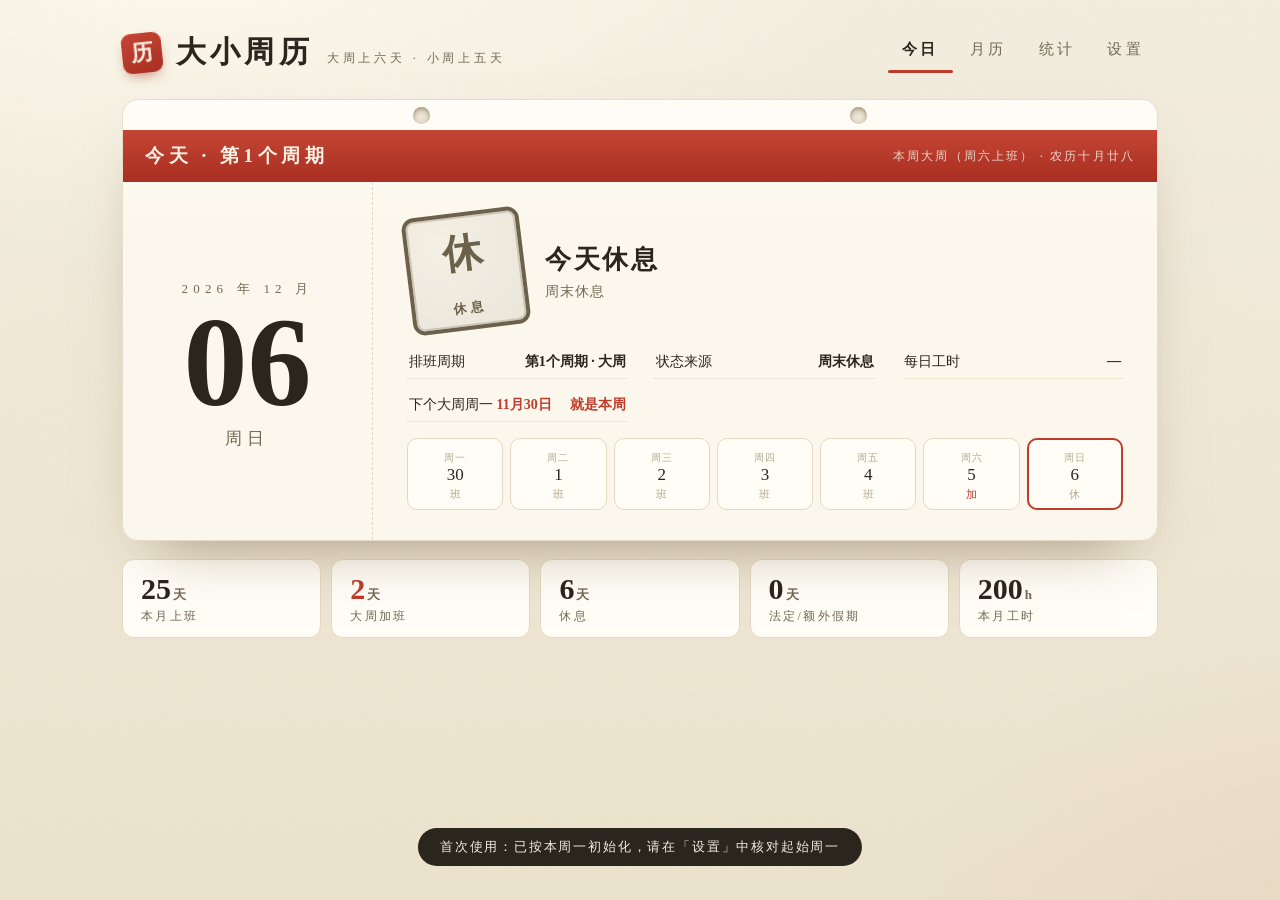
==== 大小周历.html @ eefc66d4 "Add files via upload" ====
<!DOCTYPE html>
<html lang="zh-CN">
<head>
<meta charset="UTF-8">
<meta name="viewport" content="width=device-width, initial-scale=1">
<title>大小周历 · 考勤计算器</title>
<link rel="icon" href="data:image/svg+xml,%3Csvg xmlns='http://www.w3.org/2000/svg' viewBox='0 0 64 64'%3E%3Crect width='64' height='64' rx='12' fill='%23bf3b2b'/%3E%3Ctext x='32' y='44' font-size='36' text-anchor='middle' fill='%23f9f1e4' font-family='serif' font-weight='bold'%3E历%3C/text%3E%3C/svg%3E">
<style>
:root{
  --paper:#f1ead9;
  --sheet:#fbf7ec;
  --sheet-hi:#fffdf6;
  --ink:#2a251d;
  --ink-soft:#716753;
  --ink-faint:#b3a88e;
  --line:#e3d9c2;
  --red:#bf3b2b;
  --red-deep:#9a2b1f;
  --red-wash:#f7e9e3;
  --gold:#a9852f;
  --ok:#4a6f43;
  --ok-wash:#eef4e8;
  --serif-num:"Bodoni MT","Didot","Playfair Display",Georgia,"Times New Roman",serif;
  --serif-cn:"Source Han Serif SC","Noto Serif CJK SC","STZhongsong","STSong","SimSun",serif;
  --kai:"Kaiti SC","STKaiti","KaiTi",serif;
  --shadow-sheet:0 30px 60px -34px rgba(70,45,12,.5),0 2px 0 rgba(255,255,255,.65) inset;
}
*{box-sizing:border-box;margin:0;padding:0}
html{-webkit-text-size-adjust:100%}
body{
  font-family:var(--serif-cn);color:var(--ink);
  background:
    radial-gradient(1200px 600px at 15% -10%, rgba(255,252,240,.9), transparent 60%),
    radial-gradient(1000px 700px at 110% 110%, rgba(191,59,43,.07), transparent 55%),
    linear-gradient(180deg,#f4eee0,#ece3cd);
  min-height:100vh;
}
.bg-grain{position:fixed;inset:0;pointer-events:none;z-index:0;opacity:.05;mix-blend-mode:multiply;
  background-image:url("data:image/svg+xml,%3Csvg xmlns='http://www.w3.org/2000/svg' width='180' height='180'%3E%3Cfilter id='n'%3E%3CfeTurbulence type='fractalNoise' baseFrequency='0.85' numOctaves='2'/%3E%3C/filter%3E%3Crect width='180' height='180' filter='url(%23n)'/%3E%3C/svg%3E");}
::selection{background:rgba(191,59,43,.22)}

/* ---------- 头部 ---------- */
.masthead{max-width:1080px;margin:0 auto;padding:30px 22px 8px;display:flex;justify-content:space-between;align-items:flex-end;gap:18px;flex-wrap:wrap;position:relative;z-index:1}
.brand{display:flex;align-items:baseline;gap:14px}
.brand .seal-mini{display:inline-grid;place-items:center;width:40px;height:40px;border-radius:9px;background:linear-gradient(160deg,#c44534,#a92f22);color:#f9f1e4;font-family:var(--kai);font-size:22px;font-weight:900;transform:rotate(-6deg);box-shadow:0 6px 14px -6px rgba(154,43,31,.7);align-self:center}
.brand h1{font-size:30px;font-weight:900;letter-spacing:.14em}
.brand .sub{font-size:12px;color:var(--ink-soft);letter-spacing:.32em;padding-bottom:6px}
.tabs{position:relative;display:flex;gap:4px;padding-bottom:2px}
.tabs button{appearance:none;background:none;border:0;font-family:inherit;font-size:15px;letter-spacing:.22em;color:var(--ink-soft);padding:10px 14px 12px;cursor:pointer;transition:color .2s}
.tabs button:hover{color:var(--ink)}
.tabs button.on{color:var(--ink);font-weight:700}
.tabs .ink-bar{position:absolute;bottom:0;height:3px;background:var(--red);border-radius:3px;transition:left .28s cubic-bezier(.5,0,.2,1),width .28s cubic-bezier(.5,0,.2,1)}

main{max-width:1080px;margin:0 auto;padding:18px 22px 70px;position:relative;z-index:1}
.view{display:none}
.view.on{display:block;animation:rise .45s cubic-bezier(.2,.7,.2,1) both}
@keyframes rise{from{opacity:0;transform:translateY(14px)}to{opacity:1;transform:none}}

/* ---------- 纸面卡片 ---------- */
.sheet{background:linear-gradient(180deg,var(--sheet-hi),var(--sheet) 30%);border:1px solid #e7dec9;border-radius:16px;box-shadow:var(--shadow-sheet);position:relative;overflow:hidden}
.punches{height:30px;display:flex;justify-content:center;align-items:center;gap:min(420px,34vw)}
.punch{width:17px;height:17px;border-radius:50%;background:#ece4d2;box-shadow:inset 0 2px 5px rgba(60,40,10,.45),0 1px 0 rgba(255,255,255,.7)}
.band{background:linear-gradient(180deg,#c44534,#a92f22);color:#f9f1e4;padding:13px 22px;display:flex;align-items:center;justify-content:space-between;gap:12px;flex-wrap:wrap}
.band .bt{font-size:19px;font-weight:900;letter-spacing:.24em}
.band .bs{font-size:12px;opacity:.85;letter-spacing:.18em}
.band .nav{display:flex;align-items:center;gap:6px}
.band .nav button{appearance:none;border:1px solid rgba(249,241,228,.5);background:rgba(249,241,228,.12);color:#f9f1e4;font-family:inherit;border-radius:8px;padding:5px 12px;font-size:13px;letter-spacing:.14em;cursor:pointer;transition:background .2s}
.band .nav button:hover{background:rgba(249,241,228,.28)}
.band .nav .now{font-size:12px;opacity:.9;letter-spacing:.14em;padding:0 4px}

/* ---------- 今日 ---------- */
.today-grid{display:grid;grid-template-columns:auto 1fr;gap:0;min-height:330px}
.date-tile{padding:34px 40px 26px;border-right:1px dashed var(--line);display:flex;flex-direction:column;justify-content:center;align-items:center;gap:6px;min-width:250px}
.date-tile .y{font-size:13px;letter-spacing:.4em;color:var(--ink-soft)}
.date-tile .d{font-family:var(--serif-num);font-size:128px;line-height:.92;font-weight:600;font-variant-numeric:tabular-nums}
.date-tile .wd{font-size:17px;letter-spacing:.3em;color:var(--ink-soft)}
.today-main{padding:30px 34px;display:flex;flex-direction:column;gap:16px;justify-content:center}
.today-row{display:flex;align-items:center;gap:26px;flex-wrap:wrap}
.verdict{display:flex;align-items:center;gap:20px}
.seal{width:118px;height:118px;flex:0 0 auto;display:grid;place-items:center;border:4px solid var(--red);border-radius:12px;color:var(--red);font-family:var(--kai);font-weight:900;font-size:40px;letter-spacing:.1em;transform:rotate(-7deg);background:radial-gradient(120% 120% at 30% 25%,rgba(191,59,43,.06),rgba(191,59,43,.14));box-shadow:inset 0 0 0 2px rgba(191,59,43,.28);mix-blend-mode:multiply;animation:stamp .55s cubic-bezier(.2,.9,.3,1.25) .25s both}
.seal.rest{border-color:#6e6450;color:#6e6450;background:radial-gradient(120% 120% at 30% 25%,rgba(110,100,80,.05),rgba(110,100,80,.12));box-shadow:inset 0 0 0 2px rgba(110,100,80,.25)}
.seal small{display:block;font-size:13px;font-weight:700;letter-spacing:.3em;text-align:center}
@keyframes stamp{0%{transform:rotate(-7deg) scale(1.7);opacity:0}62%{transform:rotate(-7deg) scale(.94);opacity:1}100%{transform:rotate(-7deg) scale(1)}}
.verdict .txt .big{font-size:26px;font-weight:900;letter-spacing:.1em}
.verdict .txt .why{color:var(--ink-soft);font-size:14px;margin-top:6px;letter-spacing:.06em}
.facts{display:grid;grid-template-columns:repeat(auto-fit,minmax(180px,1fr));gap:10px 26px;font-size:14px}
.facts .f{display:flex;justify-content:space-between;gap:10px;border-bottom:1px dotted var(--line);padding:7px 2px}
.facts .f b{font-variant-numeric:tabular-nums}
.facts .f .hot{color:var(--red);font-weight:700}
.week-strip{display:grid;grid-template-columns:repeat(7,1fr);gap:7px}
.week-strip .wc{border:1px solid var(--line);border-radius:10px;background:var(--sheet-hi);text-align:center;padding:8px 2px 7px;cursor:pointer;transition:transform .15s,box-shadow .15s}
.week-strip .wc:hover{transform:translateY(-2px);box-shadow:0 8px 14px -10px rgba(70,45,12,.5)}
.week-strip .wc.today{outline:2px solid var(--red);outline-offset:-2px}
.week-strip .wc .n{font-family:var(--serif-num);font-size:17px}
.week-strip .wc .m{font-size:11px;margin-top:2px}
.week-strip .wc .m.big{color:var(--red)}
.week-strip .wc .m.hol{color:var(--ok)}
.week-strip .wc .m.rest{color:var(--ink-faint)}
.week-strip .wc .w{font-size:10px;color:var(--ink-faint);letter-spacing:.1em}
.mini-stats{display:flex;gap:10px;flex-wrap:wrap}
.mini-stats .ms{border:1px solid var(--line);border-radius:12px;background:var(--sheet-hi);padding:12px 18px;min-width:120px;flex:1}
.mini-stats .ms .v{font-family:var(--serif-num);font-size:30px;font-weight:600;font-variant-numeric:tabular-nums}
.mini-stats .ms .v em{font-style:normal;font-size:13px;color:var(--ink-soft);margin-left:2px}
.mini-stats .ms .k{font-size:12px;color:var(--ink-soft);letter-spacing:.2em;margin-top:2px}
.mini-stats .ms.red .v{color:var(--red)}

/* ---------- 月历 ---------- */
.cal-head{display:flex;justify-content:space-between;align-items:baseline;padding:20px 26px 6px;flex-wrap:wrap;gap:8px}
.cal-head .cm{font-size:26px;font-weight:900;letter-spacing:.14em}
.cal-head .cs{font-size:13px;color:var(--ink-soft);letter-spacing:.12em}
.cal-head .cs b{color:var(--red)}
.wd-row{display:grid;grid-template-columns:repeat(7,1fr);gap:7px;padding:10px 22px 0}
.wd-row span{text-align:center;font-size:12px;letter-spacing:.3em;color:var(--ink-soft)}
.wd-row span.we{color:var(--red)}
.cal-grid{display:grid;grid-template-columns:repeat(7,1fr);gap:7px;padding:8px 22px 20px}
.cell{position:relative;border:1px solid var(--line);border-radius:11px;background:var(--sheet-hi);min-height:76px;padding:7px 8px;cursor:pointer;transition:transform .16s,box-shadow .16s;animation:rise .4s cubic-bezier(.2,.7,.2,1) both}
.cell:hover{transform:translateY(-2px);box-shadow:0 10px 16px -12px rgba(70,45,12,.55);z-index:2}
.cell .n{font-family:var(--serif-num);font-size:19px;font-variant-numeric:tabular-nums}
.cell .badge{position:absolute;top:7px;right:7px;width:21px;height:21px;border-radius:50%;display:grid;place-items:center;font-size:11px;font-weight:700;font-family:var(--kai)}
.cell .hn{position:absolute;left:8px;bottom:6px;right:8px;font-family:var(--kai);font-size:11px;color:var(--red);letter-spacing:.08em;white-space:nowrap;overflow:hidden;text-overflow:ellipsis}
.cell .ln{display:block;font-family:var(--kai);font-size:10.5px;color:var(--ink-faint);line-height:1.1;margin-top:1px}
.cell .ln.fest{color:#8a5a2b}
.cell.out{background:transparent;border-style:dashed;cursor:default}
.cell.out .n{color:var(--ink-faint)}
.cell.out:hover{transform:none;box-shadow:none}
.cell.today{outline:2px solid var(--red);outline-offset:-2px}
.cell.holiday{background:var(--ok-wash);border-color:#cfdcc4}
.b-normal{border:1px solid #d9cdb2;color:#8a7e66}
.b-big{background:var(--red);border:1px solid var(--red-deep);color:#f9f1e4}
.b-rest{border:1px solid transparent;color:var(--ink-faint)}
.b-ov{border:1.5px dashed var(--red);color:var(--red);background:rgba(191,59,43,.06)}
.b-ovr{border:1.5px dashed #9a8f78;color:#6e6450;background:transparent}
.b-hol{background:var(--ok);border:1px solid var(--ok);color:#f4f7ee}
.sum-bar{display:flex;align-items:center;gap:18px;flex-wrap:wrap;border-top:1px dashed var(--line);padding:14px 26px 18px;font-size:14px}
.sum-bar .it b{font-family:var(--serif-num);font-size:21px;font-variant-numeric:tabular-nums;margin:0 2px}
.sum-bar .it .rd{color:var(--red)}
.sum-bar .it .gr{color:var(--ok)}
.sum-bar .sp{flex:1}
.btn{appearance:none;font-family:inherit;border:1.5px solid var(--red);color:var(--red);background:transparent;border-radius:9px;padding:7px 16px;font-size:13px;letter-spacing:.18em;cursor:pointer;transition:background .2s,color .2s}
.btn:hover{background:var(--red);color:#f9f1e4}
.btn.solid{background:var(--red);color:#f9f1e4}
.btn.solid:hover{background:var(--red-deep);border-color:var(--red-deep)}
.legend{display:flex;gap:16px;flex-wrap:wrap;padding:0 26px 18px;font-size:12px;color:var(--ink-soft)}
.legend .lg{display:flex;align-items:center;gap:6px}
.legend .bd{width:17px;height:17px;border-radius:50%;display:inline-grid;place-items:center;font-size:10px;font-family:var(--kai);font-weight:700}

/* ---------- 统计 ---------- */
.stats-wrap{padding:22px 26px 26px}
.stats-tools{display:flex;align-items:center;gap:14px;margin-bottom:16px;flex-wrap:wrap}
.stats-tools label{font-size:13px;color:var(--ink-soft);letter-spacing:.2em}
.stats-tools select{font-family:inherit;font-size:15px;padding:6px 10px;border:1px solid var(--line);border-radius:8px;background:var(--sheet-hi);color:var(--ink)}
table.stat{width:100%;border-collapse:collapse;font-size:14px}
table.stat th{font-size:12px;letter-spacing:.24em;color:var(--ink-soft);font-weight:400;text-align:right;padding:8px 10px;border-bottom:2px solid var(--ink)}
table.stat th:first-child{text-align:left}
table.stat td{padding:9px 10px;text-align:right;border-bottom:1px dotted var(--line);font-variant-numeric:tabular-nums}
table.stat td:first-child{text-align:left;letter-spacing:.1em}
table.stat tr:hover td{background:rgba(191,59,43,.045)}
table.stat tr.total td{border-top:2px solid var(--ink);border-bottom:0;font-weight:700;font-size:15px}
.bars{display:flex;align-items:flex-end;gap:9px;height:130px;margin:26px 0 30px;padding:0 2px}
.bars .bar{flex:1;position:relative;background:linear-gradient(180deg,#c44534,#a92f22);border-radius:6px 6px 2px 2px;min-height:5px;transition:transform .15s}
.bars .bar:hover{transform:scaleY(1.02)}
.bars .bar b{position:absolute;top:-19px;left:0;right:0;text-align:center;font-family:var(--serif-num);font-size:11px;font-variant-numeric:tabular-nums;color:var(--ink-soft)}
.bars .bar span{position:absolute;bottom:-20px;left:0;right:0;text-align:center;font-size:11px;color:var(--ink-soft)}
.bars-cap{font-size:12px;color:var(--ink-soft);letter-spacing:.2em;margin-bottom:6px}

/* ---------- 设置 ---------- */
.settings{padding:26px 28px 30px;display:grid;grid-template-columns:1fr 1fr;gap:18px 30px}
.frm{display:flex;flex-direction:column;gap:7px}
.frm label{font-size:13px;letter-spacing:.2em;color:var(--ink-soft)}
.frm .hint{font-size:12px;color:var(--ink-faint);letter-spacing:.04em}
.frm input[type=date],.frm input[type=number],.frm select,.frm textarea{font-family:inherit;font-size:14px;color:var(--ink);background:var(--sheet-hi);border:1px solid var(--line);border-radius:9px;padding:9px 12px;outline:none;transition:border-color .2s}
.frm input:focus,.frm select:focus,.frm textarea:focus{border-color:var(--red)}
.frm textarea{min-height:96px;resize:vertical;line-height:1.7}
.frm input[type=number]{width:120px}
.opts{display:flex;gap:18px;flex-wrap:wrap}
.opt{display:flex;align-items:center;gap:8px;font-size:14px;cursor:pointer}
.opt input{accent-color:var(--red);width:16px;height:16px;cursor:pointer}
.settings-foot{grid-column:1/-1;display:flex;gap:12px;align-items:center;flex-wrap:wrap;padding-top:4px}
.settings-foot .note{font-size:12px;color:var(--ink-faint)}
.coverage{grid-column:1/-1;font-size:12px;color:var(--ink-soft);border-top:1px dashed var(--line);padding-top:12px;letter-spacing:.06em}

/* ---------- 弹层 / 提示 ---------- */
.modal{position:fixed;inset:0;display:none;place-items:center;z-index:50;background:rgba(42,37,29,.45);backdrop-filter:blur(2px)}
.modal.on{display:grid;animation:fadein .2s both}
@keyframes fadein{from{opacity:0}to{opacity:1}}
.modal .card{width:min(430px,92vw);background:linear-gradient(180deg,var(--sheet-hi),var(--sheet));border:1px solid #e7dec9;border-radius:16px;box-shadow:0 40px 80px -30px rgba(40,25,5,.6);padding:26px 28px;position:relative;animation:pop .3s cubic-bezier(.2,.9,.3,1.2) both}
@keyframes pop{from{transform:scale(.92);opacity:0}to{transform:scale(1);opacity:1}}
.modal .card .x{position:absolute;top:12px;right:14px;border:0;background:none;font-size:20px;color:var(--ink-faint);cursor:pointer;font-family:inherit}
.modal .card .x:hover{color:var(--red)}
.modal .dline{display:flex;align-items:center;gap:18px;margin-bottom:14px}
.modal .dnum{font-family:var(--serif-num);font-size:56px;line-height:1;font-variant-numeric:tabular-nums}
.modal .dsub{font-size:13px;color:var(--ink-soft);letter-spacing:.1em}
.modal .dsub b{display:block;font-size:17px;color:var(--ink);letter-spacing:.2em;margin-bottom:3px}
.mrow{display:flex;justify-content:space-between;border-bottom:1px dotted var(--line);padding:8px 2px;font-size:14px}
.mrow span{color:var(--ink-soft)}
.mrow b.h{color:var(--red)}
.mact{display:flex;gap:8px;margin-top:16px;flex-wrap:wrap}
.mact .btn{font-size:12px;padding:6px 13px}
.mact .btn.ghost{border-color:var(--line);color:var(--ink-soft)}
.mact .btn.ghost:hover{background:var(--ink-soft);color:#f4eee0;border-color:var(--ink-soft)}
#toast{position:fixed;left:50%;bottom:34px;transform:translateX(-50%) translateY(20px);background:var(--ink);color:#f4eee0;padding:10px 22px;border-radius:999px;font-size:13px;letter-spacing:.14em;opacity:0;pointer-events:none;transition:all .3s;z-index:60}
#toast.on{opacity:1;transform:translateX(-50%)}

@media (max-width:820px){
  .today-grid{grid-template-columns:1fr}
  .date-tile{border-right:0;border-bottom:1px dashed var(--line);min-width:0;padding:26px}
  .date-tile .d{font-size:92px}
  .brand h1{font-size:24px}
  .cell{min-height:62px;padding:5px 6px}
  .cell .n{font-size:16px}
  .cell .hn{font-size:10px}
  .settings{grid-template-columns:1fr}
  .band .bt{font-size:16px}
}
@media (prefers-reduced-motion:reduce){
  *{animation:none!important;transition:none!important}
}
</style>
</head>
<body>
<div class="bg-grain"></div>

<header class="masthead">
  <div class="brand">
    <span class="seal-mini">历</span>
    <h1>大小周历</h1>
    <span class="sub">大周上六天 · 小周上五天</span>
  </div>
  <nav class="tabs" id="tabs">
    <button data-tab="today" class="on">今日</button>
    <button data-tab="month">月历</button>
    <button data-tab="stats">统计</button>
    <button data-tab="settings">设置</button>
    <i class="ink-bar"></i>
  </nav>
</header>

<main>
  <!-- 今日 -->
  <section class="view on" id="view-today">
    <div class="sheet">
      <div class="punches"><i class="punch"></i><i class="punch"></i></div>
      <div class="band">
        <span class="bt" id="td-band">今天</span>
        <span class="bs" id="td-band-sub"></span>
      </div>
      <div class="today-grid">
        <div class="date-tile">
          <span class="y" id="td-ym"></span>
          <span class="d" id="td-day"></span>
          <span class="wd" id="td-wd"></span>
        </div>
        <div class="today-main">
          <div class="verdict">
            <div class="seal" id="td-seal">班<small id="td-seal-sub"></small></div>
            <div class="txt">
              <div class="big" id="td-verdict"></div>
              <div class="why" id="td-why"></div>
            </div>
          </div>
          <div class="facts" id="td-facts"></div>
          <div class="week-strip" id="td-week"></div>
        </div>
      </div>
    </div>
    <div class="mini-stats" id="td-mini" style="margin-top:18px"></div>
  </section>

  <!-- 月历 -->
  <section class="view" id="view-month">
    <div class="sheet">
      <div class="band">
        <div>
          <span class="bt" id="m-title"></span>
          <span class="bs" id="m-sub" style="margin-left:14px"></span>
        </div>
        <div class="nav">
          <button id="m-prev">← 上月</button>
          <button id="m-today">回到本月</button>
          <button id="m-next">下月 →</button>
        </div>
      </div>
      <div class="cal-head">
        <span class="cm" id="m-big"></span>
        <span class="cs" id="m-note"></span>
      </div>
      <div class="wd-row" id="m-wdrow"></div>
      <div class="cal-grid" id="m-grid"></div>
      <div class="sum-bar" id="m-sum"></div>
      <div class="legend">
        <span class="lg"><i class="bd b-normal">班</i>工作日</span>
        <span class="lg"><i class="bd b-big">加</i>大周周末</span>
        <span class="lg"><i class="bd b-rest">休</i>休息</span>
        <span class="lg"><i class="bd b-hol">休</i>国家法定假期</span>
        <span class="lg"><i class="bd b-ov">变</i>手动改为上班</span>
        <span class="lg"><i class="bd b-ovr">例</i>手动改为休息</span>
      </div>
      <div class="sum-bar" style="border-top:1px dashed var(--line);padding-top:14px">
        <span class="it" style="font-size:13px;color:var(--ink-soft)">导出本月考勤明细</span>
        <span class="sp"></span>
        <button class="btn" id="m-csv">导出 CSV</button>
      </div>
    </div>
  </section>

  <!-- 统计 -->
  <section class="view" id="view-stats">
    <div class="sheet stats-wrap">
      <div class="stats-tools">
        <label>年份</label>
        <select id="s-year"></select>
        <span style="font-size:12px;color:var(--ink-faint)">按当前排班配置推算</span>
      </div>
      <div class="bars-cap">每月上班天数</div>
      <div class="bars" id="s-bars"></div>
      <table class="stat" id="s-table"></table>
    </div>
  </section>

  <!-- 设置 -->
  <section class="view" id="view-settings">
    <div class="sheet settings">
      <div class="frm">
        <label>起始周一（第一个大周的周一）</label>
        <input type="date" id="c-start">
        <span class="hint">整张日历都由它决定。若与人事排班错开一周，改这里即可。</span>
      </div>
      <div class="frm">
        <label>大周节奏</label>
        <div class="opts">
          <label class="opt"><input type="radio" name="c-mode" value="odd">起始周即大周</label>
          <label class="opt"><input type="radio" name="c-mode" value="even">次周才是大周</label>
        </div>
        <span class="hint">两周一个循环：大周周六上班，小周双休。</span>
      </div>
      <div class="frm">
        <label>周末上班</label>
        <div class="opts">
          <label class="opt"><input type="checkbox" id="c-sat">周六上班</label>
          <label class="opt"><input type="checkbox" id="c-sun">周日上班</label>
          <label class="opt"><input type="checkbox" id="c-onlybig">仅大周生效</label>
        </div>
      </div>
      <div class="frm">
        <label>每日工时（小时）</label>
        <input type="number" id="c-hours" min="1" max="16" step="0.5">
      </div>
      <div class="frm" style="grid-column:1/-1">
        <label>手动例外日（每行一条，不改变大小周轮转）</label>
        <textarea id="c-ov" placeholder="2026-10-17 上班 项目紧急&#10;2026-11-07 休息 自行补休"></textarea>
        <span class="hint">格式：日期 空格 上班/休 空格 原因。例：某周六临时加班，下个周六照常休，周期不受影响。也可以在「月历」点开某天直接改。</span>
      </div>
      <div class="frm" style="grid-column:1/-1">
        <label>国家法定假期（按《全国年节及纪念日放假办法》）</label>
        <textarea id="c-hol" placeholder="2027-03-08 妇女节半天"></textarea>
        <span class="hint">法定节日按办法自动推算（1900–2100 年）：元旦 1 天；春节 除夕+初一至初三；清明 1 天；劳动节 5/1–5/2；端午、中秋各 1 天；国庆 10/1–10/3。官方通知里的搭桥连休和调休补班不标注，照常按大小周排班。法定日一律休息（手动例外仍可改上班）。此处可另加单位自己的额外假期。</span>
      </div>
      <div class="settings-foot">
        <button class="btn solid" id="c-save">保存</button>
        <button class="btn" id="c-reset">恢复默认</button>
        <span class="note">日常数据自动存本机浏览器（localStorage），无需联网。</span>
      </div>
      <div class="settings-foot" style="border-top:1px dashed var(--line);padding-top:14px">
        <button class="btn" id="c-bind">绑定备份文件</button>
        <button class="btn ghost" id="c-sync" style="display:none">重新连接备份文件</button>
        <button class="btn" id="c-exp">导出备份 JSON</button>
        <button class="btn" id="c-imp">导入备份…</button>
        <input type="file" id="c-impf" accept=".json,application/json" hidden>
        <button class="btn ghost" id="c-unbind" style="display:none">解除绑定</button>
        <span class="note" id="c-bk"></span>
      </div>
      <div class="coverage" id="c-bkhint">绑定后，每次改动会自动写入你指定的 JSON 文件（放在桌面/网盘目录均可）：浏览器缓存被清理不怕丢，换电脑把 html 和这个 JSON 一起拷走、重新绑定即可完整恢复。不支持绑定的浏览器请定期「导出备份」。</div>
    </div>
  </section>
</main>

<!-- 日期详情 -->
<div class="modal" id="modal">
  <div class="card">
    <button class="x" id="modal-x">×</button>
    <div class="dline">
      <span class="dnum" id="md-num"></span>
      <span class="dsub"><b id="md-date"></b><span id="md-wd"></span></span>
    </div>
    <div class="mrow"><span>农历</span><b id="md-lunar"></b></div>
    <div class="mrow"><span>结论</span><b id="md-work"></b></div>
    <div class="mrow"><span>来源</span><b id="md-src"></b></div>
    <div class="mrow"><span>周期</span><b id="md-cyc"></b></div>
    <div class="mrow"><span>当日工时</span><b id="md-hours"></b></div>
    <div class="mact" id="md-acts"></div>
  </div>
</div>
<div id="toast"></div>

<script>
"use strict";
/* ================= 配置 ================= */
const LS="daxz.v1";
function defaultCfg(){
  return {startMonday:iso(mondayOf(new Date())),mode:"odd",sat:true,sun:false,onlyBig:true,hours:8,ov:"",extraHol:""};
}
/* 校验并修正配置字段（导入/备份恢复的数据可能类型不对） */
function sanitizeCfg(o){
  const c=Object.assign(defaultCfg(),o&&typeof o==="object"?o:{});
  if(typeof c.startMonday!=="string"||!/^\d{4}-\d{2}-\d{2}$/.test(c.startMonday))c.startMonday=defaultCfg().startMonday;
  if(c.mode!=="odd"&&c.mode!=="even")c.mode="odd";
  c.sat=!!c.sat;c.sun=!!c.sun;c.onlyBig=!!c.onlyBig;
  c.hours=Math.min(16,Math.max(1,+c.hours||8));
  if(typeof c.ov!=="string")c.ov="";
  if(typeof c.extraHol!=="string")c.extraHol="";
  return c;
}
function loadCfg(){
  try{
    const raw=localStorage.getItem(LS);
    if(raw) return sanitizeCfg(JSON.parse(raw));
  }catch(e){}
  return defaultCfg();
}
let cfg=loadCfg();
let firstRun=!localStorage.getItem(LS);
function saveCfg(){
  localStorage.setItem(LS,JSON.stringify(cfg));
  localStorage.setItem(LS+".mtime",String(Date.now()));
  writeBak();
}

/* ================= 国家法定假期（按《全国年节及纪念日放假办法》推算） =================
   只标办法规定的法定日本身：元旦 1 天；春节 除夕+初一至初三（2025 年起，此前为初一至初三）；
   清明节 1 天；劳动节 5/1–5/2（2025 年起，此前为 5/1）；端午节 1 天；中秋节 1 天；
   国庆节 10/1、10/2、10/3。
   国务院放假安排通知里的搭桥连休、调休补班一律不标；法定日由公历/农历/节气推算，适用 1900–2100 年。 */
let HOL={},OV={},HOLEX={};
/* 农历(农历月,农历日) → 公历 Date（在公历 y 年内扫描，排除闰月） */
function lunar2solar(y,m,d){
  const start=new Date(y,0,1);
  for(let i=0;i<366;i++){
    const dt=addDays(start,i);
    const L=solar2lunar(dt);
    if(L&&!L.leap&&L.y===y&&L.m===m&&L.d===d)return dt;
  }
  return null;
}
/* 清明（寿星公式 [Y*0.2422+C]-[Y/4]，C：20 世纪 5.59 / 21 世纪 4.81） */
function qingming(y){
  const Y=y%100,C=(y<2000?5.59:4.81);
  return new Date(y,3,Math.floor(Y*0.2422+C)-Math.floor(Y/4));
}
const _holCache={};
function holOfYear(y){
  if(_holCache[y])return _holCache[y];
  const m={};
  function put(dt,name){const k=iso(dt);m[k]=m[k]?m[k]+"、"+name:name;}
  put(new Date(y,0,1),"元旦");
  const cny=lunar2solar(y,1,1);
  if(cny){
    if(y>=2025)put(addDays(cny,-1),"除夕");
    for(let i=0;i<3;i++)put(addDays(cny,i),"春节");
  }
  put(qingming(y),"清明节");
  put(new Date(y,4,1),"劳动节");
  if(y>=2025)put(new Date(y,4,2),"劳动节");
  const duan=lunar2solar(y,5,5);if(duan)put(duan,"端午节");
  const mid=lunar2solar(y,8,15);if(mid)put(mid,"中秋节");
  for(let i=1;i<=3;i++)put(new Date(y,9,i),"国庆节");
  _holCache[y]=m;return m;
}
/* 把某年的法定日并入 HOL（不覆盖手动补充的同日期条目） */
function ensureHol(y){
  const m=holOfYear(y);
  for(const k in m)if(!(k in HOL))HOL[k]=m[k];
}
/* 解析「2026-10-01 国庆节」这样的补充行；只认放假日，无调休概念 */
function parseHolLines(text,map){
  (text||"").split(/\n+/).forEach(function(line){
    line=line.trim(); if(!line) return;
    const m=line.match(/^(\d{4})[-/.](\d{1,2})[-/.](\d{1,2})\s*(.*)$/);
    if(!m) return;
    const key=m[1]+"-"+String(+m[2]).padStart(2,"0")+"-"+String(+m[3]).padStart(2,"0");
    map[key]=(m[4]||"").trim()||"节假日";
  });
}
function parseOvr(text){
  const map={};
  text.split(/\n+/).forEach(function(line){
    line=line.trim(); if(!line) return;
    const m=line.match(/^(\d{4})[-/.](\d{1,2})[-/.](\d{1,2})\s+(\S+)\s*(.*)$/);
    if(!m) return;
    const key=m[1]+"-"+String(+m[2]).padStart(2,"0")+"-"+String(+m[3]).padStart(2,"0");
    const w=/^(上班|班|加班|work)$/i.test(m[4]), r=/^(休|休息|放|rest)$/i.test(m[4]);
    if(!w&&!r) return;
    map[key]={work:w,reason:(m[5]||"").trim()};
  });
  return map;
}
function rebuild(){
  OV=parseOvr(String(cfg.ov||""));
  HOL={};HOLEX={};
  parseHolLines(String(cfg.extraHol||""),HOLEX);
  for(const k in HOLEX)HOL[k]=HOLEX[k];
}
rebuild();

/* ================= 日期工具 ================= */
function iso(d){return d.getFullYear()+"-"+String(d.getMonth()+1).padStart(2,"0")+"-"+String(d.getDate()).padStart(2,"0");}
function parseISO(s){const p=s.split("-").map(Number);return new Date(p[0],p[1]-1,p[2]);}
function addDays(d,n){const x=new Date(d);x.setDate(x.getDate()+n);return x;}
function mondayOf(d){const x=new Date(d.getFullYear(),d.getMonth(),d.getDate());x.setDate(x.getDate()-((x.getDay()+6)%7));return x;}
const WD_CN=["周一","周二","周三","周四","周五","周六","周日"];

/* ================= 万年历：农历换算（数据区间 1900–2100，源自 calendar.js MIT 协议） ================= */
/* 每年一个十六进制：低4位=闰月月份(0无闰月)，0x10000=闰月30天，0x10000>>m=第m个农历月30天 */
const LUNAR=[
0x04bd8,0x04ae0,0x0a570,0x054d5,0x0d260,0x0d950,0x16554,0x056a0,0x09ad0,0x055d2,//1900
0x04ae0,0x0a5b6,0x0a4d0,0x0d250,0x1d255,0x0b540,0x0d6a0,0x0ada2,0x095b0,0x14977,//1910
0x04970,0x0a4b0,0x0b4b5,0x06a50,0x06d40,0x1ab54,0x02b60,0x09570,0x052f2,0x04970,//1920
0x06566,0x0d4a0,0x0ea50,0x16a95,0x05ad0,0x02b60,0x186e3,0x092e0,0x1c8d7,0x0c950,//1930
0x0d4a0,0x1d8a6,0x0b550,0x056a0,0x1a5b4,0x025d0,0x092d0,0x0d2b2,0x0a950,0x0b557,//1940
0x06ca0,0x0b550,0x15355,0x04da0,0x0a5b0,0x14573,0x052b0,0x0a9a8,0x0e950,0x06aa0,//1950
0x0aea6,0x0ab50,0x04b60,0x0aae4,0x0a570,0x05260,0x0f263,0x0d950,0x05b57,0x056a0,//1960
0x096d0,0x04dd5,0x04ad0,0x0a4d0,0x0d4d4,0x0d250,0x0d558,0x0b540,0x0b6a0,0x195a6,//1970
0x095b0,0x049b0,0x0a974,0x0a4b0,0x0b27a,0x06a50,0x06d40,0x0af46,0x0ab60,0x09570,//1980
0x04af5,0x04970,0x064b0,0x074a3,0x0ea50,0x06b58,0x05ac0,0x0ab60,0x096d5,0x092e0,//1990
0x0c960,0x0d954,0x0d4a0,0x0da50,0x07552,0x056a0,0x0abb7,0x025d0,0x092d0,0x0cab5,//2000
0x0a950,0x0b4a0,0x0baa4,0x0ad50,0x055d9,0x04ba0,0x0a5b0,0x15176,0x052b0,0x0a930,//2010
0x07954,0x06aa0,0x0ad50,0x05b52,0x04b60,0x0a6e6,0x0a4e0,0x0d260,0x0ea65,0x0d530,//2020
0x05aa0,0x076a3,0x096d0,0x04afb,0x04ad0,0x0a4d0,0x1d0b6,0x0d250,0x0d520,0x0dd45,//2030
0x0b5a0,0x056d0,0x055b2,0x049b0,0x0a577,0x0a4b0,0x0aa50,0x1b255,0x06d20,0x0ada0,//2040
0x14b63,0x09370,0x049f8,0x04970,0x064b0,0x168a6,0x0ea50,0x06aa0,0x1a6c4,0x0aae0,//2050
0x092e0,0x0d2e3,0x0c960,0x0d557,0x0d4a0,0x0da50,0x05d55,0x056a0,0x0a6d0,0x055d4,//2060
0x052d0,0x0a9b8,0x0a950,0x0b4a0,0x0b6a6,0x0ad50,0x055a0,0x0aba4,0x0a5b0,0x052b0,//2070
0x0b273,0x06930,0x07337,0x06aa0,0x0ad50,0x14b55,0x04b60,0x0a570,0x054e4,0x0d160,//2080
0x0e968,0x0d520,0x0daa0,0x16aa6,0x056d0,0x04ae0,0x0a9d4,0x0a2d0,0x0d150,0x0f252,//2090
0x0d520//2100
];
const LN1="日一二三四五六七八九十",LN2="初十廿卅",LN3="正二三四五六七八九十冬腊";
const LGAN="甲乙丙丁戊己庚辛壬癸",LZHI="子丑寅卯辰巳午未申酉戌亥",LZOO="鼠牛虎兔龙蛇马羊猴鸡狗猪";
const LFEST={"1-1":"春节","1-15":"元宵","3-3":"上巳","5-5":"端午","7-7":"七夕","8-15":"中秋","9-9":"重阳","12-8":"腊八"};
function lLeap(y){return LUNAR[y-1900]&0xf;}
function lLeapD(y){return lLeap(y)?((LUNAR[y-1900]&0x10000)?30:29):0;}
function lMDays(y,m){return (LUNAR[y-1900]&(0x10000>>m))?30:29;}
function lYDays(y){let s=348;for(let i=0x8000;i>0x8;i>>=1)s+=(LUNAR[y-1900]&i)?1:0;return s+lLeapD(y);}
/* 公历 Date → {y,m,d,leap}（农历），超出 1900–2100 返回 null */
function solar2lunar(dt){
  const sy=dt.getFullYear();
  if(sy<1900||sy>2100)return null;
  let off=Math.round((Date.UTC(sy,dt.getMonth(),dt.getDate())-Date.UTC(1900,0,31))/864e5);
  if(off<0)return null;/* 早于 1900-01-31（农历 1900 正月初一）无数据 */
  let ly=1900,temp=0;
  for(;ly<=2100&&off>0;ly++){temp=lYDays(ly);off-=temp;}
  if(off<0){off+=temp;ly--;}
  if(ly<1900||ly>2100)return null;
  const leap=lLeap(ly);let isLeap=false,lm=1;
  for(lm=1;lm<=12&&off>0;lm++){
    if(leap>0&&lm===leap+1&&!isLeap){lm--;isLeap=true;temp=lLeapD(ly);}
    else temp=lMDays(ly,lm);
    if(isLeap&&lm===leap+1)isLeap=false;
    off-=temp;
  }
  if(off===0&&leap>0&&lm===leap+1){if(isLeap)isLeap=false;else{isLeap=true;lm--;}}
  if(off<0){off+=temp;lm--;}
  return {y:ly,m:lm,d:off+1,leap:isLeap};
}
function lDayName(d){return d===10?"初十":d===20?"二十":d===30?"三十":LN2[Math.floor(d/10)]+LN1[d%10];}
function lMonthName(L){return (L.leap?"闰":"")+LN3[L.m-1]+"月";}
/* 带缓存：返回 {L, name(格子用), fest(农历节日名)} */
const _lunarCache={};
function lunarOf(dt){
  const k=iso(dt);
  if(_lunarCache[k]!==undefined)return _lunarCache[k];
  const L=solar2lunar(dt);
  let v=null;
  if(L){
    let fest=L.leap?"":(LFEST[L.m+"-"+L.d]||"");
    if(!L.leap&&L.m===12&&L.d===lMDays(L.y,12))fest="除夕";
    let name;
    if(L.d===1)name=lMonthName(L);
    else if(fest)name=fest;
    else name=lDayName(L.d);
    v={L:L,name:name,fest:fest};
  }
  _lunarCache[k]=v;
  return v;
}
function lunarFull(dt){
  const o=lunarOf(dt);if(!o)return "";
  const gz=LGAN[(o.L.y-4)%10]+LZHI[(o.L.y-4)%12];
  return gz+"年【"+LZOO[(o.L.y-4)%12]+"】"+lMonthName(o.L)+lDayName(o.L.d)+(o.fest?" · "+o.fest:"");
}

/* ================= 核心逻辑 ================= */
function isBigWeek(d){
  const ref=parseISO(cfg.startMonday);
  const idx=Math.round((mondayOf(d)-ref)/(7*864e5));
  const wn=idx+1;
  return (((wn%2)+2)%2===1)===(cfg.mode==="odd");
}
function dayStatus(d){
  const key=iso(d), wd=(d.getDay()+6)%7, big=isBigWeek(d);
  const ref=parseISO(cfg.startMonday);
  const idx=Math.round((mondayOf(d)-ref)/(7*864e5));
  const weekNo=idx+1, cycle=Math.floor(idx/2)+1;
  const base={d:d,key:key,wd:wd,big:big,weekNo:weekNo,cycle:cycle};
  function mk(work,kind,mark,name){return Object.assign(base,{work:work,kind:kind,mark:mark,name:name||"",hours:work?+cfg.hours:0});}
  if(OV[key]) return mk(OV[key].work,OV[key].work?"ovwork":"ovrest",OV[key].work?"变":"例",OV[key].reason||"手动调整");
  ensureHol(d.getFullYear());
  if(HOL[key]){const s=mk(false,"holiday","休",HOL[key]);s.exhol=!!HOLEX[key];return s;}
  if(wd<=4) return mk(true,"normal","班","");
  const want=(wd===5?cfg.sat:cfg.sun)&&(cfg.onlyBig?big:true);
  if(want) return mk(true,"bigwork","加",wd===5?"大周周六加班":"大周周日加班");
  return mk(false,"rest","休","");
}
function cycleLabel(st){return st.cycle<1?"起始周之前":"第"+st.cycle+"个周期";}
function daterange(a,b){const out=[];for(let d=new Date(a);d<=b;d=addDays(d,1))out.push(new Date(d));return out;}
function monthBounds(y,m){return [new Date(y,m-1,1),new Date(y,m,0)];}
function stats(a,b){
  const s={work:0,normal:0,big:0,ov:0,rest:0,holidays:0,hours:0,bigW:0,smallW:0,total:0};
  const seen={};
  daterange(a,b).forEach(function(d){
    const st=dayStatus(d); s.total++;
    if(st.work){s.work++;s.hours+=st.hours; if(st.kind==="bigwork")s.big++; else if(st.kind==="ovwork")s.ov++; else s.normal++;}
    else{s.rest++; if(st.kind==="holiday")s.holidays++;}
    if(!seen[st.weekNo]){seen[st.weekNo]=1; st.big?s.bigW++:s.smallW++;}
  });
  return s;
}

/* ================= 视图：今日 ================= */
function renderToday(){
  const now=new Date(), st=dayStatus(now);
  el("td-ym").textContent=now.getFullYear()+" 年 "+(now.getMonth()+1)+" 月";
  el("td-day").textContent=String(now.getDate()).padStart(2,"0");
  el("td-wd").textContent=WD_CN[st.wd];
  el("td-band").textContent="今天 · "+cycleLabel(st);
  var loToday=lunarOf(now);
  el("td-band-sub").textContent=(st.big?"本周大周（周六上班）":"本周小周（双休）")+" · "+(loToday?("农历"+lMonthName(loToday.L)+lDayName(loToday.L.d)+(loToday.fest?" · "+loToday.fest:"")):now.getFullYear());
  const seal=el("td-seal");
  seal.className="seal"+(st.work?"":" rest");
  seal.innerHTML=st.mark+'<small id="td-seal-sub">'+(st.kind==="ovwork"||st.kind==="ovrest"?"手动":st.kind==="holiday"?(st.exhol?"额外":"法定"):st.work?(st.kind==="bigwork"?"大周":"正常"):"休息")+"</small>";
  el("td-verdict").textContent=st.work?"今天上班":"今天休息";
  el("td-why").textContent=st.kind==="ovwork"?("手动改为上班"+(st.name?" · "+st.name:""))
    :st.kind==="ovrest"?("手动改为休息"+(st.name?" · "+st.name:""))
    :st.kind==="holiday"?(srcName(st)+" · "+st.name)
    :st.work
    ?(st.kind==="bigwork"?st.name:"正常工作日")
    :"周末休息";
  /* 下一个大周 */
  let m=mondayOf(now),next=null;
  for(let i=0;i<16;i++){if(isBigWeek(m)){next=new Date(m);break;}m=addDays(m,7);}
  const days=Math.round((next-mondayOf(now))/864e5);
  /* 本月速览 */
  const b=monthBounds(now.getFullYear(),now.getMonth()+1), s=stats(b[0],b[1]);
  el("td-facts").innerHTML=
    fact("排班周期",cycleLabel(st)+(st.big?" · 大周":" · 小周"))+
    fact("状态来源",srcName(st))+
    fact("每日工时",st.work?cfg.hours+" 小时":"—")+
    fact('下个大周周一<span class="hot"> '+fmtMD(next)+"</span>",days===0?"就是本周":days+" 天后",true);
  /* 本周条 */
  const mon=mondayOf(now);
  el("td-week").innerHTML=Array.from({length:7},function(_,i){
    const d=addDays(mon,i),w=dayStatus(d);
    return '<div class="wc'+(iso(d)===iso(now)?" today":"")+'" data-date="'+iso(d)+'">'
      +'<span class="w">'+WD_CN[i]+'</span><div class="n">'+d.getDate()+'</div>'
      +'<div class="m '+(w.kind==="holiday"?"hol":w.work?(w.kind==="bigwork"||w.kind==="ovwork"?"big":"rest"):"rest")+'">'+(w.kind==="holiday"?w.name.slice(0,2):w.mark)+'</div></div>';
  }).join("");
  el("td-mini").innerHTML=
    mini(s.work,"本月上班","天")+
    mini(s.big,"大周加班","天","red")+
    mini(s.rest,"休息","天")+
    mini(s.holidays,"法定/额外假期","天")+
    mini(s.hours,"本月工时","h");
  bindDayCells(el("td-week"));
}
function fact(k,v,raw){return '<div class="f"><span>'+k+'</span><b class="'+(raw?"hot":"")+'">'+v+"</b></div>";}
function mini(v,k,u,red){return '<div class="ms'+(red?" red":"")+'"><div class="v">'+v+"<em>"+u+'</em></div><div class="k">'+k+"</div></div>";}
function srcName(st){
  if(st.kind==="ovwork")return "手动改上班";
  if(st.kind==="ovrest")return "手动改休息";
  if(st.kind==="holiday")return st.exhol?"额外假期":"国家法定假期";
  if(st.kind==="bigwork")return "大小周加班";
  if(st.kind==="rest")return "周末休息";
  return "正常工作日";
}
function fmtMD(d){return (d.getMonth()+1)+"月"+d.getDate()+"日";}

/* ================= 视图：月历 ================= */
let curY=new Date().getFullYear(), curM=new Date().getMonth()+1;
function renderMonth(){
  const [a,b]=monthBounds(curY,curM);
  el("m-title").textContent=curY+" 年 "+curM+" 月";
  el("m-sub").textContent="";
  el("m-big").textContent=curM+" 月";
  el("m-note").innerHTML="本月上班 <b>"+stats(a,b).work+"</b> 天";
  el("m-wdrow").innerHTML=WD_CN.map(function(w,i){return '<span class="'+(i>=5?"we":"")+'">'+w+"</span>";}).join("");
  const first=mondayOf(a), last=new Date(b); last.setDate(last.getDate()+(6-((last.getDay()+6)%7)));
  let html="",i=0;
  daterange(first,last).forEach(function(d){
    const out=d.getMonth()+1!==curM;
    const st=dayStatus(d);
    const cls=["cell",out?"out":"",st.kind==="holiday"?"holiday":"",iso(d)===iso(new Date())?"today":""].join(" ");
    const bn=st.kind==="normal"?"b-normal":st.kind==="bigwork"?"b-big":st.kind==="holiday"?"b-hol":st.kind==="ovwork"?"b-ov":st.kind==="ovrest"?"b-ovr":"b-rest";
    html+='<div class="'+cls+'" data-date="'+iso(d)+'" style="animation-delay:'+Math.min(i*9,260)+'ms">'
      +'<span class="n">'+d.getDate()+'</span>'
      +(out?"":'<span class="badge '+bn+'">'+st.mark+"</span>"+(st.name?'<span class="hn">'+st.name+"</span>":"")+(function(){var lo=lunarOf(d);return lo?'<span class="ln'+(lo.fest||lo.L.d===1?" fest":"")+'">'+lo.name+"</span>":"";})())
      +"</div>";
    i++;
  });
  el("m-grid").innerHTML=html;
  const s=stats(a,b);
  el("m-sum").innerHTML=
    '<span class="it">上班 <b>'+s.work+'</b> 天 =（工作日 <b>'+s.normal+'</b> ＋ 大周 <b class="rd">'+s.big+"</b>"+(s.ov?" ＋ 手动 <b class=\"rd\">"+s.ov+"</b>":"")+"）</span>"
    +'<span class="it">休息 <b>'+s.rest+"</b> 天"+(s.holidays?"（含假期 <b class=\"gr\">"+s.holidays+"</b> 天）":"")+"</span>"
    +'<span class="it">工时 <b>'+Math.round(s.hours)+"</b> h</span>"
    +'<span class="sp"></span><span class="it" style="font-size:12px;color:var(--ink-soft)">大周 '+s.bigW+" 个 · 小周 "+s.smallW+" 个</span>";
  bindDayCells(el("m-grid"));
}

/* ================= 视图：统计 ================= */
function renderStats(){
  const y=+el("s-year").value;
  let rows='<tr><th>月份</th><th>上班</th><th>工作日</th><th>大周</th><th>手动</th><th>休息</th><th>工时</th></tr>';
  const data=[];let tw=0,tl=0,tb=0,to=0,tr=0,thh=0;
  for(let m=1;m<=12;m++){
    const [a,b]=monthBounds(y,m),s=stats(a,b);
    data.push({m:m,work:s.work});
    tw+=s.work;tl+=s.normal;tb+=s.big;to+=s.ov;tr+=s.rest;thh+=Math.round(s.hours);
    rows+="<tr><td>"+m+" 月</td><td><b>"+s.work+"</b></td><td>"+s.normal+"</td><td>"+s.big+"</td><td>"+s.ov+"</td><td>"+s.rest+"</td><td>"+Math.round(s.hours)+"</td></tr>";
  }
  rows+='<tr class="total"><td>全年</td><td>'+tw+"</td><td>"+tl+"</td><td>"+tb+"</td><td>"+to+"</td><td>"+tr+"</td><td>"+thh+"</td></tr>";
  el("s-table").innerHTML=rows;
  const max=Math.max.apply(null,data.map(function(d){return d.work;}));
  el("s-bars").innerHTML=data.map(function(d){
    return '<div class="bar" style="height:'+Math.max(5,Math.round(d.work/max*100))+'%" title="'+d.m+" 月上班 "+d.work+' 天"><b>'+d.work+"</b><span>"+d.m+"</span></div>";
  }).join("");
}

/* ================= 视图：设置 ================= */
function updateBakUI(){
  if(!el("c-bk"))return;
  const bound=!!bakHandle;
  el("c-sync").style.display=bound?"":"none";
  el("c-unbind").style.display=bound?"":"none";
  let s="";
  if(bound){
    const name=(bakHandle.name||"备份文件");
    s="已绑定 "+name+(bakLastWrite?"，最后写入 "+fmtTime(bakLastWrite):"");
    askPerm(bakHandle,true).then(function(p){
      if(p!=="granted"){el("c-bk").textContent="已绑定 "+(bakHandle.name||"")+"，但需要重新授权 → 点「重新连接备份文件」";return;}
      el("c-bk").textContent="已绑定 "+name+(bakLastWrite?"，最后写入 "+fmtTime(bakLastWrite):"");
    }).catch(function(){});
    if(bakErr)s=bakErr;
  }else{
    s=FSOK?"未绑定备份文件":"请用「导出/导入备份」迁移数据";
  }
  el("c-bk").textContent=s;
}
function renderSettings(){
  el("c-start").value=cfg.startMonday;
  document.querySelectorAll('input[name=c-mode]').forEach(function(r){r.checked=r.value===cfg.mode;});
  el("c-sat").checked=!!cfg.sat;
  el("c-sun").checked=!!cfg.sun;
  el("c-onlybig").checked=!!cfg.onlyBig;
  el("c-hours").value=cfg.hours;
  el("c-ov").value=cfg.ov||"";
  el("c-hol").value=cfg.extraHol||"";
  updateBakUI();
}

function applySettings(){
  const v=el("c-start").value;
  if(v){let d=parseISO(v);const m=mondayOf(d);
    if(iso(m)!==v)toast("所选日期不是周一，已对齐到 "+fmtMD(m));
    cfg.startMonday=iso(m);}
  const mode=document.querySelector('input[name=c-mode]:checked');
  cfg.mode=mode?mode.value:"odd";
  cfg.sat=el("c-sat").checked;
  cfg.sun=el("c-sun").checked;
  cfg.onlyBig=el("c-onlybig").checked;
  cfg.hours=Math.min(16,Math.max(1,+el("c-hours").value||8));
  cfg.ov=el("c-ov").value.trim();
  cfg.extraHol=el("c-hol").value;
  rebuild();saveCfg();renderAll();
  toast("已保存");
}

/* ================= 备份：文件绑定 / 导出 / 导入 ================= */
const FSOK=typeof window.showSaveFilePicker==="function";
let bakHandle=null, bakLastWrite=0, bakErr="";

/* 文件句柄存 IndexedDB（清理浏览器缓存时通常不会被清） */
function idb(mode,fn){
  return new Promise(function(res,rej){
    const rq=indexedDB.open("daxz",1);
    rq.onupgradeneeded=function(){rq.result.createObjectStore("kv");};
    rq.onerror=function(){rej(rq.error);};
    rq.onsuccess=function(){
      const db=rq.result;
      try{
        const tx=db.transaction("kv",mode), st=tx.objectStore("kv");
        const r=fn(st);
        tx.oncomplete=function(){db.close();res(r?r.result:undefined);};
        tx.onerror=function(){db.close();rej(tx.error);};
        tx.onabort=function(){db.close();rej(tx.error||new Error("aborted"));};
      }catch(e){db.close();rej(e);}
    };
  });
}
const idbGet=function(k){return idb("readonly",function(s){return s.get(k);});};
const idbSet=function(k,v){return idb("readwrite",function(s){return s.put(v,k);});};
const idbDel=function(k){return idb("readwrite",function(s){return s.delete(k);});};

function bakPayload(){return JSON.stringify({app:"daxz",version:1,savedAt:Date.now(),cfg:cfg},null,2);}
function validCfg(o){return !!o&&typeof o==="object"&&typeof o.startMonday==="string"&&/^\d{4}-\d{2}-\d{2}$/.test(o.startMonday);}
function fmtTime(ms){const d=new Date(ms);return iso(d)+" "+String(d.getHours()).padStart(2,"0")+":"+String(d.getMinutes()).padStart(2,"0");}

/* 写入已绑定的备份文件（静默失败，失败时提示手动导出） */
function writeBak(){
  if(!bakHandle) return;
  bakHandle.createWritable().then(function(w){
    return w.write(bakPayload()).then(function(){return w.close();});
  }).then(function(){
    bakLastWrite=Date.now();bakErr="";updateBakUI();
  }).catch(function(e){
    bakErr="备份文件写入失败（"+(e&&e.name||"error")+"），请点「重新连接备份文件」";updateBakUI();
  });
}
function askPerm(h,write){
  return h.queryPermission({mode:write?"readwrite":"read"}).then(function(p){
    if(p==="granted") return "granted";
    return h.requestPermission({mode:write?"readwrite":"read"});
  });
}
function readBakFile(h){
  return h.getFile().then(function(f){return f.text();}).then(function(t){return JSON.parse(t);});
}
function bindHandle(h){
  return askPerm(h,true).then(function(p){
    if(p!=="granted") throw new Error("denied");
    bakHandle=h; idbSet("bakHandle",h);
    /* 文件里若已有更新的数据，先问用户要不要用文件覆盖本机 */
    return readBakFile(h).catch(function(){return null;});
  }).then(function(data){
    if(data&&validCfg(data.cfg)&&data.savedAt>(+(localStorage.getItem(LS+".mtime")||0))){
      if(confirm("备份文件里有更新的数据（"+fmtTime(data.savedAt)+"），要用它覆盖本机当前配置吗？\n「取消」则保留本机数据并写回文件。")){
        cfg=sanitizeCfg(data.cfg);rebuild();
        localStorage.setItem(LS,JSON.stringify(cfg));
        localStorage.setItem(LS+".mtime",String(data.savedAt));
        bakLastWrite=data.savedAt;renderAll();
        if(el("view-settings").classList.contains("on"))renderSettings();
        toast("已从备份文件恢复");
        return;
      }
    }
    writeBak();
  });
}

/* ================= CSV 导出 ================= */
function csvEsc(v){v=String(v==null?"":v);return /[",\r\n]/.test(v)?'"'+v.replace(/"/g,'""')+'"':v;}
function exportCsv(){
  const [a,b]=monthBounds(curY,curM);
  const lines=["日期,星期,类型,说明,是否上班,工时(小时)"];
  daterange(a,b).forEach(function(d){
    const st=dayStatus(d);
    lines.push([iso(d),WD_CN[st.wd],srcName(st),csvEsc(st.name),st.work?"上班":"休息",st.hours].join(","));
  });
  const s=stats(a,b);
  lines.push("");
  lines.push("合计,,上班"+s.work+"天（工作日"+s.normal+"+大周"+s.big+(s.ov?"+手动"+s.ov:"")+"）,休息"+s.rest+"天,,共"+Math.round(s.hours)+"小时");
  const blob=new Blob(["\ufeff"+lines.join("\r\n")],{type:"text/csv;charset=utf-8"});
  const u=URL.createObjectURL(blob),t=document.createElement("a");
  t.href=u;t.download="大小周_"+curY+"-"+String(curM).padStart(2,"0")+".csv";t.click();
  setTimeout(function(){URL.revokeObjectURL(u);},800);
  toast("已导出 "+curY+" 年 "+curM+" 月 CSV");
}

/* ================= 弹层 / 提示 ================= */
function openDay(key){
  const st=dayStatus(parseISO(key));
  el("md-num").textContent=String(st.d.getDate()).padStart(2,"0");
  el("md-date").textContent=st.d.getFullYear()+" 年 "+(st.d.getMonth()+1)+" 月";
  el("md-wd").textContent=WD_CN[st.wd]+" · "+cycleLabel(st)+" · "+(st.big?"大周":"小周");
  el("md-lunar").textContent=lunarFull(st.d)||"—";
  el("md-work").textContent=st.work?"上班":"休息";
  el("md-work").className=st.work?"h":"";
  el("md-src").textContent=srcName(st)+(st.name?" · "+st.name:"");
  el("md-cyc").textContent=cycleLabel(st)+"（本周"+(st.big?"大周，周六上班":"小周，双休")+(OV[key]?"，例外不影响轮转":"")+"）";
  el("md-hours").textContent=st.work?st.hours+" 小时":"—";
  let acts="";
  if(OV[key]) acts+='<button class="btn ghost" id="md-clear">取消例外（按大小周）</button>';
  else{
    if(!st.work) acts+='<button class="btn" id="md-w">改为上班 / 加班</button>';
    else acts+='<button class="btn ghost" id="md-r">改为休息</button>';
  }
  el("md-acts").innerHTML=acts;
  const bw=el("md-w"),br=el("md-r"),bc=el("md-clear");
  if(bw)bw.addEventListener("click",function(){setOv(key,true);});
  if(br)br.addEventListener("click",function(){setOv(key,false);});
  if(bc)bc.addEventListener("click",function(){clearOv(key);});
  el("modal").classList.add("on");
}
function ovToText(map){
  return Object.keys(map).sort().map(function(k){
    return k+" "+(map[k].work?"上班":"休息")+(map[k].reason?" "+map[k].reason:"");
  }).join("\n");
}
function setOv(key,work){
  ensureHol(parseISO(key).getFullYear());
  if(work&&HOL[key]&&!confirm(key+" 是"+(HOLEX[key]?"额外假期":"国家法定假期")+"「"+HOL[key]+"」，确定手动改为上班吗？"))return;
  const reason=prompt(work?"改为上班：填写原因（可留空）":"改为休息：填写原因（可留空）","");
  if(reason===null)return;
  OV[key]={work:work,reason:reason.trim()};
  cfg.ov=ovToText(OV);saveCfg();
  toast((work?"已改为上班 ":"已改为休息 ")+(reason.trim()?"· "+reason.trim():"")+"，周期轮转不变");
  renderAll();if(el("view-settings").classList.contains("on"))renderSettings();
  openDay(key);
}
function clearOv(key){
  delete OV[key];cfg.ov=ovToText(OV);saveCfg();
  toast("已取消例外，按大小周排班");
  renderAll();if(el("view-settings").classList.contains("on"))renderSettings();
  openDay(key);
}
function toast(msg){
  const t=el("toast");t.textContent=msg;t.classList.add("on");
  clearTimeout(toast._t);toast._t=setTimeout(function(){t.classList.remove("on");},2200);
}
function bindDayCells(root){
  root.querySelectorAll("[data-date]").forEach(function(c){
    if(c.classList.contains("out"))return;
    c.addEventListener("click",function(){openDay(c.getAttribute("data-date"));});
  });
}

/* ================= 标签页与事件 ================= */
function el(id){return document.getElementById(id);}
function switchTab(name){
  document.querySelectorAll(".tabs button").forEach(function(b){b.classList.toggle("on",b.dataset.tab===name);});
  document.querySelectorAll(".view").forEach(function(v){v.classList.toggle("on",v.id==="view-"+name);});
  moveBar();
  if(name==="today")renderToday();
  if(name==="month")renderMonth();
  if(name==="stats")renderStats();
  if(name==="settings")renderSettings();
}
function moveBar(){
  const on=document.querySelector(".tabs button.on"),bar=document.querySelector(".tabs .ink-bar");
  if(on){bar.style.left=on.offsetLeft+"px";bar.style.width=on.offsetWidth+"px";}
}
function renderAll(){renderToday();renderMonth();renderStats();}

document.querySelectorAll(".tabs button").forEach(function(b){
  b.addEventListener("click",function(){switchTab(b.dataset.tab);});
});
el("m-prev").addEventListener("click",function(){curM--;if(curM<1){curM=12;curY--;}renderMonth();});
el("m-next").addEventListener("click",function(){curM++;if(curM>12){curM=1;curY++;}renderMonth();});
el("m-today").addEventListener("click",function(){const n=new Date();curY=n.getFullYear();curM=n.getMonth()+1;renderMonth();});
el("m-csv").addEventListener("click",exportCsv);
el("c-save").addEventListener("click",applySettings);
el("c-reset").addEventListener("click",function(){
  cfg=defaultCfg();rebuild();saveCfg();renderAll();renderSettings();toast("已恢复默认（本周一为起始）");
});
el("modal-x").addEventListener("click",function(){el("modal").classList.remove("on");});
el("modal").addEventListener("click",function(e){if(e.target===el("modal"))el("modal").classList.remove("on");});
document.addEventListener("keydown",function(e){if(e.key==="Escape")el("modal").classList.remove("on");});
window.addEventListener("resize",moveBar);

/* 年份下拉：覆盖 2024 到当前年 +5 */
(function(){
  const ys=new Set([new Date().getFullYear()]);
  const max=new Date().getFullYear();
  for(let y=2024;y<=max+5;y++)ys.add(y);
  el("s-year").innerHTML=Array.from(ys).sort().map(function(y){return "<option>"+y+"</option>";}).join("");
  el("s-year").value=String(new Date().getFullYear());
  el("s-year").addEventListener("change",renderStats);
})();

renderAll();moveBar();
/* 备份区初始化 */
(function(){
  el("c-bind").addEventListener("click",function(){
    window.showSaveFilePicker({suggestedName:"大小周备份.json",
      types:[{description:"JSON 备份",accept:{"application/json":[".json"]}}]})
      .then(bindHandle)
      .then(function(){updateBakUI();toast("已绑定备份文件，此后改动自动写入");})
      .catch(function(e){if(e&&e.name!=="AbortError")toast("绑定失败："+(e.message||e.name||e)+"，请用 Chrome/Edge，或改用导出备份");});
  });
  el("c-sync").addEventListener("click",function(){
    if(!bakHandle){el("c-bind").click();return;}
    bindHandle(bakHandle).then(function(){updateBakUI();toast("备份文件已重新连接");})
      .catch(function(){toast("重新连接失败，请重新绑定");});
  });
  el("c-unbind").addEventListener("click",function(){
    bakHandle=null;bakLastWrite=0;bakErr="";idbDel("bakHandle");updateBakUI();toast("已解除绑定（文件不会被删除）");
  });
  el("c-exp").addEventListener("click",function(){
    const blob=new Blob([bakPayload()],{type:"application/json"});
    const u=URL.createObjectURL(blob),t=document.createElement("a");
    t.href=u;t.download="大小周备份_"+iso(new Date())+".json";t.click();
    setTimeout(function(){URL.revokeObjectURL(u);},800);
    toast("已导出备份 JSON，可存网盘/U盘");
  });
  el("c-imp").addEventListener("click",function(){el("c-impf").click();});
  el("c-impf").addEventListener("change",function(e){
    const f=e.target.files[0]; if(!f)return;
    f.text().then(function(t){
      const data=JSON.parse(t);
      if(!validCfg(data.cfg))throw new Error("文件结构不是本程序的备份");
      const newer=data.savedAt>(+(localStorage.getItem(LS+".mtime")||0));
      if(!confirm("备份时间："+(data.savedAt?fmtTime(data.savedAt):"未知")+(newer?"（比本机新）":"")+"\n确定用它覆盖当前配置吗？"))return;
      cfg=sanitizeCfg(data.cfg);rebuild();saveCfg();renderAll();renderSettings();
      toast("已导入备份并恢复");
    }).catch(function(err){toast("导入失败："+(err.message||err));})
      .then(function(){e.target.value="";});
  });
  if(!FSOK){el("c-bind").style.display="none";el("c-sync").style.display="none";el("c-unbind").style.display="none";
    el("c-bkhint").textContent="当前浏览器不支持自动写入备份文件，请定期点「导出备份 JSON」保存到网盘或U盘；换电脑时打开本页面点「导入备份」即可完整恢复。";}
  idbGet("bakHandle").then(function(h){
    if(!h)return;
    bakHandle=h;updateBakUI();
    return h.queryPermission({mode:"readwrite"});
  }).then(function(p){if(p==="granted")updateBakUI();}).catch(function(){});
})();
if(firstRun)setTimeout(function(){toast("首次使用：已按本周一初始化，请在「设置」中核对起始周一");},600);
</script>
</body>
</html>
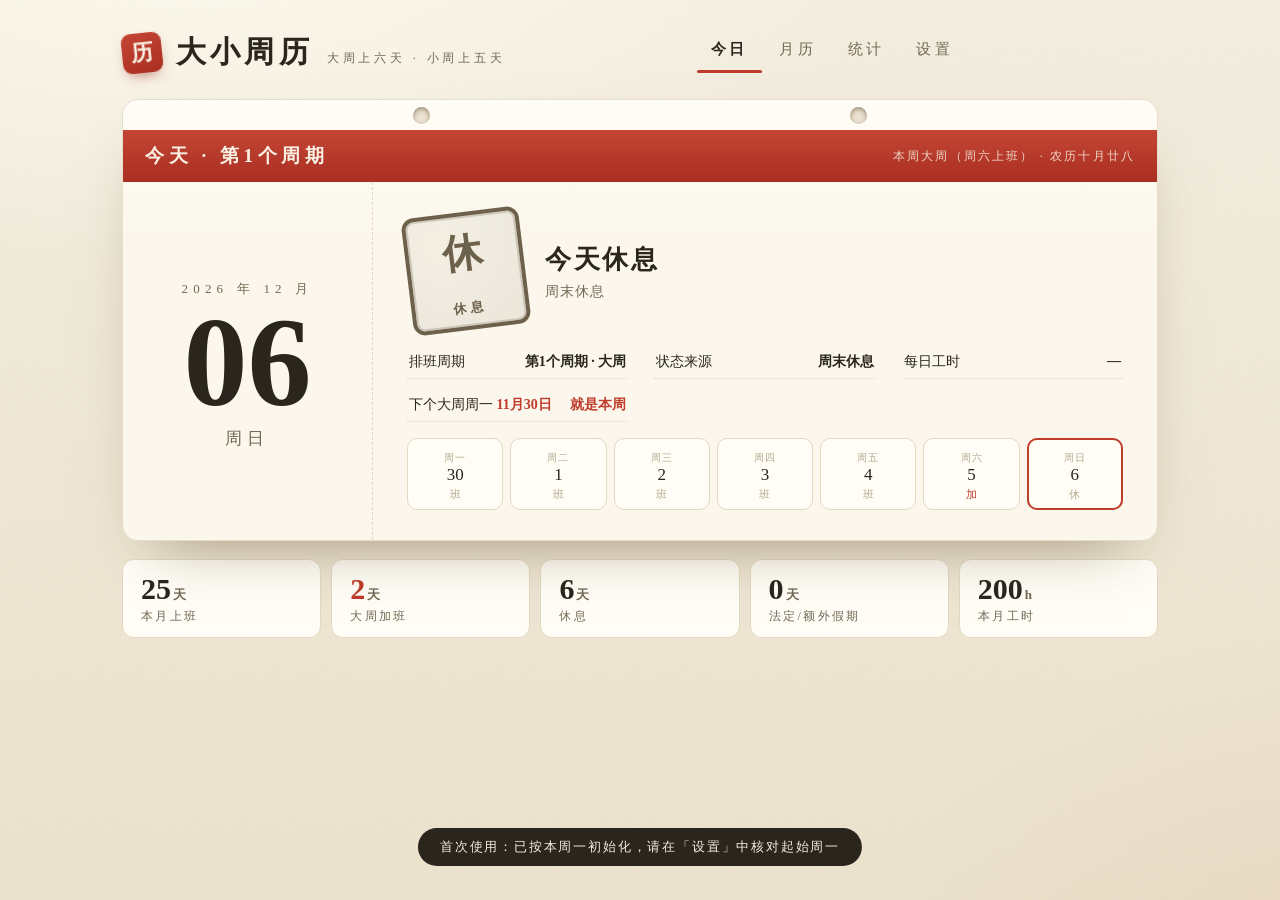
==== commit bd83dbc0: "改造为局域网多用户版 - 新增 server.ps1：零依赖 HTTP 服务端（Windows 自带 PowerShell + .NET，无需 Node/Python） - 新增 启动局域网服务.ba" ====
--- a/大小周历.html
+++ b/大小周历.html
@@ -128,8 +128,8 @@
 .b-normal{border:1px solid #d9cdb2;color:#8a7e66}
 .b-big{background:var(--red);border:1px solid var(--red-deep);color:#f9f1e4}
 .b-rest{border:1px solid transparent;color:var(--ink-faint)}
-.b-ov{border:1.5px dashed var(--red);color:var(--red);background:rgba(191,59,43,.06)}
-.b-ovr{border:1.5px dashed #9a8f78;color:#6e6450;background:transparent}
+.b-ov{border:1px solid var(--red-deep);color:#f9f1e4;background:var(--red)}
+.b-ovr{border:1px solid #57503f;color:#f4f1e8;background:#6e6450}
 .b-hol{background:var(--ok);border:1px solid var(--ok);color:#f4f7ee}
 .sum-bar{display:flex;align-items:center;gap:18px;flex-wrap:wrap;border-top:1px dashed var(--line);padding:14px 26px 18px;font-size:14px}
 .sum-bar .it b{font-family:var(--serif-num);font-size:21px;font-variant-numeric:tabular-nums;margin:0 2px}
@@ -168,8 +168,9 @@
 .frm{display:flex;flex-direction:column;gap:7px}
 .frm label{font-size:13px;letter-spacing:.2em;color:var(--ink-soft)}
 .frm .hint{font-size:12px;color:var(--ink-faint);letter-spacing:.04em}
-.frm input[type=date],.frm input[type=number],.frm select,.frm textarea{font-family:inherit;font-size:14px;color:var(--ink);background:var(--sheet-hi);border:1px solid var(--line);border-radius:9px;padding:9px 12px;outline:none;transition:border-color .2s}
+.frm input[type=date],.frm input[type=number],.frm input[type=password],.frm select,.frm textarea{font-family:inherit;font-size:14px;color:var(--ink);background:var(--sheet-hi);border:1px solid var(--line);border-radius:9px;padding:9px 12px;outline:none;transition:border-color .2s}
 .frm input:focus,.frm select:focus,.frm textarea:focus{border-color:var(--red)}
+.frm input:disabled,.frm select:disabled,.frm textarea:disabled{opacity:.55;cursor:not-allowed;background:#f2ebda}
 .frm textarea{min-height:96px;resize:vertical;line-height:1.7}
 .frm input[type=number]{width:120px}
 .opts{display:flex;gap:18px;flex-wrap:wrap}
@@ -178,6 +179,17 @@
 .settings-foot{grid-column:1/-1;display:flex;gap:12px;align-items:center;flex-wrap:wrap;padding-top:4px}
 .settings-foot .note{font-size:12px;color:var(--ink-faint)}
 .coverage{grid-column:1/-1;font-size:12px;color:var(--ink-soft);border-top:1px dashed var(--line);padding-top:12px;letter-spacing:.06em}
+
+/* ---------- 权限 / 登录 ---------- */
+.auth{display:flex;align-items:center;gap:9px;padding-bottom:6px}
+.auth .who{font-size:12px;letter-spacing:.16em;color:var(--ink-soft)}
+.auth .chip{appearance:none;font-family:inherit;border:1.5px solid var(--line);background:var(--sheet-hi);color:var(--ink-soft);font-size:12px;letter-spacing:.16em;padding:6px 13px;border-radius:999px;cursor:pointer;transition:border-color .2s,color .2s}
+.auth .chip:hover{border-color:var(--red);color:var(--red)}
+.auth .chip.on{border-color:var(--ok);color:var(--ok)}
+.auth .chip.on:hover{border-color:var(--red);color:var(--red)}
+.readonly-bar{grid-column:1/-1;display:none;align-items:center;gap:12px;background:var(--red-wash);border:1px solid #eccfc7;color:#8a3225;border-radius:10px;padding:11px 15px;font-size:13px;letter-spacing:.04em}
+.readonly-bar.on{display:flex}
+.readonly-bar .sp{flex:1}
 
 /* ---------- 弹层 / 提示 ---------- */
 .modal{position:fixed;inset:0;display:none;place-items:center;z-index:50;background:rgba(42,37,29,.45);backdrop-filter:blur(2px)}
@@ -233,6 +245,7 @@
     <button data-tab="settings">设置</button>
     <i class="ink-bar"></i>
   </nav>
+  <div class="auth" id="authbox"></div>
 </header>
 
 <main>
@@ -320,6 +333,11 @@
   <!-- 设置 -->
   <section class="view" id="view-settings">
     <div class="sheet settings">
+      <div class="readonly-bar" id="ro-bar">
+        <span>只读模式：排班数据由管理员统一维护，你可以查看日历、统计并导出 CSV。</span>
+        <span class="sp"></span>
+        <button class="btn" id="ro-login">管理员登录</button>
+      </div>
       <div class="frm">
         <label>起始周一（第一个大周的周一）</label>
         <input type="date" id="c-start">
@@ -358,7 +376,7 @@
       <div class="settings-foot">
         <button class="btn solid" id="c-save">保存</button>
         <button class="btn" id="c-reset">恢复默认</button>
-        <span class="note">日常数据自动存本机浏览器（localStorage），无需联网。</span>
+        <span class="note" id="c-note">日常数据自动存本机浏览器（localStorage），无需联网。</span>
       </div>
       <div class="settings-foot" style="border-top:1px dashed var(--line);padding-top:14px">
         <button class="btn" id="c-bind">绑定备份文件</button>
@@ -392,10 +410,34 @@
 </div>
 <div id="toast"></div>
 
+<!-- 管理员登录 -->
+<div class="modal" id="login">
+  <div class="card">
+    <button class="x" id="login-x">×</button>
+    <div style="font-size:19px;font-weight:900;letter-spacing:.2em;margin-bottom:6px">管理员登录</div>
+    <div style="font-size:12px;color:var(--ink-soft);letter-spacing:.04em;line-height:1.7;margin-bottom:16px">登录后可编辑排班配置与例外日；未登录的同事只能查看。</div>
+    <div class="frm">
+      <label>管理员密码</label>
+      <input type="password" id="login-pw" autocomplete="current-password" placeholder="请输入管理员密码">
+    </div>
+    <div class="mact">
+      <button class="btn solid" id="login-go">登录</button>
+      <button class="btn ghost" id="login-cancel">取消</button>
+    </div>
+    <div id="login-err" style="font-size:12px;color:var(--red);margin-top:10px;min-height:16px;letter-spacing:.04em"></div>
+  </div>
+</div>
+
 <script>
 "use strict";
 /* ================= 配置 ================= */
 const LS="daxz.v1";
+const TK="daxz.token";
+/* 运行模式：先探测局域网服务器（/api/config）；探测不到则退回本机单机模式 */
+let MODE="local";          // "server" 局域网服务模式 | "local" 本机单机模式
+let IS_ADMIN=false;        // 局域网模式下是否拥有编辑权限
+let adminToken=localStorage.getItem(TK)||"";
+let serverMT=0;            // 服务器数据版本号，用于自动同步
 function defaultCfg(){
   return {startMonday:iso(mondayOf(new Date())),mode:"odd",sat:true,sun:false,onlyBig:true,hours:8,ov:"",extraHol:""};
 }
@@ -419,11 +461,29 @@
 }
 let cfg=loadCfg();
 let firstRun=!localStorage.getItem(LS);
+/* 保存：本机模式写 localStorage 与备份文件；局域网模式推送到服务器（需管理员权限） */
 function saveCfg(){
   localStorage.setItem(LS,JSON.stringify(cfg));
   localStorage.setItem(LS+".mtime",String(Date.now()));
-  writeBak();
-}
+  if(MODE!=="server"){ writeBak(); return Promise.resolve(true); }
+  return fetch("api/config",{
+      method:"POST",
+      headers:{"Content-Type":"application/json","X-Admin-Token":adminToken},
+      body:JSON.stringify({cfg:cfg})
+    })
+    .then(function(r){
+      if(r.status===401){IS_ADMIN=false;applyAuthUI();toast("登录已过期，请重新登录管理员");return false;}
+      if(!r.ok)throw new Error("HTTP "+r.status);
+      return r.json();
+    })
+    .then(function(d){
+      if(d===false)return false;
+      serverMT=d.mtime||0;return true;
+    })
+    .catch(function(e){toast("保存失败："+(e&&e.message||e));return false;});
+}
+/* 当前是否具备编辑权限（本机模式始终可编辑） */
+function canEdit(){return MODE!=="local"?IS_ADMIN:true;}
 
 /* ================= 国家法定假期（按《全国年节及纪念日放假办法》推算） =================
    只标办法规定的法定日本身：元旦 1 天；春节 除夕+初一至初三（2025 年起，此前为初一至初三）；
@@ -737,6 +797,7 @@
 /* ================= 视图：设置 ================= */
 function updateBakUI(){
   if(!el("c-bk"))return;
+  if(MODE==="server"){el("c-bk").textContent="";return;}
   const bound=!!bakHandle;
   el("c-sync").style.display=bound?"":"none";
   el("c-unbind").style.display=bound?"":"none";
@@ -779,8 +840,124 @@
   cfg.hours=Math.min(16,Math.max(1,+el("c-hours").value||8));
   cfg.ov=el("c-ov").value.trim();
   cfg.extraHol=el("c-hol").value;
-  rebuild();saveCfg();renderAll();
-  toast("已保存");
+  rebuild();renderAll();renderSettings();
+  saveCfg().then(function(ok){if(ok)toast("已保存");});
+}
+
+/* ================= 局域网权限：只读 / 管理员登录 ================= */
+function applyAuthUI(){
+  const ro=MODE==="server"&&!IS_ADMIN;
+  const box=el("authbox");
+  if(MODE!=="server"){
+    box.innerHTML="";
+  }else if(IS_ADMIN){
+    box.innerHTML='<span class="who">管理员模式</span><button class="chip on" id="auth-out">退出</button>';
+    el("auth-out").addEventListener("click",doLogout);
+  }else{
+    box.innerHTML='<span class="who">只读浏览</span><button class="chip" id="auth-in">管理员登录</button>';
+    el("auth-in").addEventListener("click",openLogin);
+  }
+  el("ro-bar").classList.toggle("on",ro);
+  document.querySelectorAll("#view-settings input, #view-settings textarea, #view-settings select").forEach(function(i){i.disabled=ro;});
+  el("c-save").style.display=ro?"none":"";
+  el("c-reset").style.display=ro?"none":"";
+  el("c-imp").style.display=ro?"none":"";
+  el("c-note").textContent=MODE==="server"
+    ?"排班数据保存在局域网服务器上，改动会即时同步给所有正在查看的同事。"
+    :"日常数据自动存本机浏览器（localStorage），无需联网。";
+  if(MODE==="server"){
+    el("c-bind").style.display="none";
+    el("c-sync").style.display="none";
+    el("c-unbind").style.display="none";
+    el("c-bk").textContent="";
+    el("c-bkhint").textContent="本页数据由服务器统一保存：同事打开同一网址即可查看最新排班，无需登录；只有管理员登录后才能修改配置与例外日。若要迁移或留档，可用「导出备份 JSON」。";
+  }else{
+    updateBakUI();
+  }
+}
+function openLogin(){
+  el("login-err").textContent="";
+  el("login-pw").value="";
+  el("login").classList.add("on");
+  setTimeout(function(){try{el("login-pw").focus();}catch(e){}},60);
+}
+function closeLogin(){el("login").classList.remove("on");}
+function doLogin(){
+  const pw=el("login-pw").value;
+  el("login-err").textContent="";
+  fetch("api/login",{method:"POST",headers:{"Content-Type":"application/json"},body:JSON.stringify({password:pw})})
+    .then(function(r){
+      if(r.ok)return r.json();
+      if(r.status===401)throw new Error("密码不正确");
+      throw new Error("登录失败（HTTP "+r.status+"）");
+    })
+    .then(function(d){
+      adminToken=d.token;localStorage.setItem(TK,adminToken);IS_ADMIN=true;
+      closeLogin();applyAuthUI();renderSettings();
+      if(el("modal").classList.contains("on")&&el("modal")._key)openDay(el("modal")._key);
+      toast("已进入管理员模式，可以修改排班");
+    })
+    .catch(function(e){el("login-err").textContent=e.message||String(e);});
+}
+function doLogout(){
+  fetch("api/logout",{method:"POST",headers:{"X-Admin-Token":adminToken}}).catch(function(){});
+  adminToken="";localStorage.removeItem(TK);IS_ADMIN=false;
+  applyAuthUI();renderSettings();
+  if(el("modal").classList.contains("on")&&el("modal")._key)openDay(el("modal")._key);
+  toast("已退出管理员模式，恢复只读");
+}
+/* 轮询服务器：其他同事改动后自动同步到本页；管理员会话过期也会自动回落只读 */
+function startPoll(){
+  if(MODE!=="server")return;
+  setInterval(function(){
+    if(document.hidden)return;
+    fetch("api/config",{cache:"no-store",headers:{"X-Admin-Token":adminToken}})
+      .then(function(r){return r.ok?r.json():null;})
+      .then(function(d){
+        if(!d)return;
+        if(!!d.admin!==IS_ADMIN){
+          IS_ADMIN=!!d.admin;adminToken=IS_ADMIN?adminToken:"";if(!IS_ADMIN)localStorage.removeItem(TK);
+          applyAuthUI();renderSettings();
+          if(IS_ADMIN)toast("登录状态已更新");else toast("管理员登录已过期，恢复只读");
+        }
+        if(d.mtime===serverMT)return;
+        serverMT=d.mtime;cfg=sanitizeCfg(d.cfg);rebuild();renderAll();
+        const ae=document.activeElement, editing=ae&&ae.closest&&ae.closest("#view-settings");
+        if(!editing&&el("view-settings").classList.contains("on"))renderSettings();
+        if(el("modal").classList.contains("on")&&el("modal")._key)openDay(el("modal")._key);
+        toast("排班已同步到最新");
+      }).catch(function(){});
+  },5000);
+}
+/* 启动：探测服务端 → 加载配置 → 渲染 */
+function boot(){
+  fetch("api/config",{cache:"no-store"})
+    .then(function(r){return r.ok?r.json():null;})
+    .catch(function(){return null;})
+    .then(function(d){
+      if(d&&d.cfg){
+        MODE="server";
+        cfg=sanitizeCfg(d.cfg);
+        serverMT=d.mtime||0;
+        firstRun=false;
+        if(adminToken){
+          return fetch("api/session",{headers:{"X-Admin-Token":adminToken}})
+            .then(function(r){return r.json();})
+            .then(function(s){IS_ADMIN=!!(s&&s.admin);})
+            .catch(function(){});
+        }
+      }else{
+        MODE="local";
+        cfg=loadCfg();
+        firstRun=!localStorage.getItem(LS);
+      }
+    })
+    .then(function(){
+      rebuild();applyAuthUI();renderAll();
+      if(el("view-settings").classList.contains("on"))renderSettings();
+      moveBar();startPoll();
+      if(firstRun)setTimeout(function(){toast("首次使用：已按本周一初始化，请在「设置」中核对起始周一");},600);
+    });
 }
 
 /* ================= 备份：文件绑定 / 导出 / 导入 ================= */
@@ -887,16 +1064,21 @@
   el("md-cyc").textContent=cycleLabel(st)+"（本周"+(st.big?"大周，周六上班":"小周，双休")+(OV[key]?"，例外不影响轮转":"")+"）";
   el("md-hours").textContent=st.work?st.hours+" 小时":"—";
   let acts="";
-  if(OV[key]) acts+='<button class="btn ghost" id="md-clear">取消例外（按大小周）</button>';
+  if(!canEdit()){
+    acts='<span style="font-size:12px;color:var(--ink-faint);letter-spacing:.06em">只读模式 · 需管理员登录后修改</span>';
+    if(MODE==="server")acts+='<button class="btn ghost" id="md-login">管理员登录</button>';
+  }else if(OV[key]) acts+='<button class="btn ghost" id="md-clear">取消例外（按大小周）</button>';
   else{
     if(!st.work) acts+='<button class="btn" id="md-w">改为上班 / 加班</button>';
     else acts+='<button class="btn ghost" id="md-r">改为休息</button>';
   }
   el("md-acts").innerHTML=acts;
-  const bw=el("md-w"),br=el("md-r"),bc=el("md-clear");
+  const bw=el("md-w"),br=el("md-r"),bc=el("md-clear"),bl=el("md-login");
   if(bw)bw.addEventListener("click",function(){setOv(key,true);});
   if(br)br.addEventListener("click",function(){setOv(key,false);});
   if(bc)bc.addEventListener("click",function(){clearOv(key);});
+  if(bl)bl.addEventListener("click",openLogin);
+  el("modal")._key=key;
   el("modal").classList.add("on");
 }
 function ovToText(map){
@@ -905,19 +1087,21 @@
   }).join("\n");
 }
 function setOv(key,work){
+  if(!canEdit()){toast("只读模式，需管理员登录后修改");return;}
   ensureHol(parseISO(key).getFullYear());
   if(work&&HOL[key]&&!confirm(key+" 是"+(HOLEX[key]?"额外假期":"国家法定假期")+"「"+HOL[key]+"」，确定手动改为上班吗？"))return;
   const reason=prompt(work?"改为上班：填写原因（可留空）":"改为休息：填写原因（可留空）","");
   if(reason===null)return;
   OV[key]={work:work,reason:reason.trim()};
-  cfg.ov=ovToText(OV);saveCfg();
-  toast((work?"已改为上班 ":"已改为休息 ")+(reason.trim()?"· "+reason.trim():"")+"，周期轮转不变");
+  cfg.ov=ovToText(OV);
+  saveCfg().then(function(ok){if(ok)toast((work?"已改为上班 ":"已改为休息 ")+(reason.trim()?"· "+reason.trim():"")+"，周期轮转不变");});
   renderAll();if(el("view-settings").classList.contains("on"))renderSettings();
   openDay(key);
 }
 function clearOv(key){
-  delete OV[key];cfg.ov=ovToText(OV);saveCfg();
-  toast("已取消例外，按大小周排班");
+  if(!canEdit()){toast("只读模式，需管理员登录后修改");return;}
+  delete OV[key];cfg.ov=ovToText(OV);
+  saveCfg().then(function(ok){if(ok)toast("已取消例外，按大小周排班");});
   renderAll();if(el("view-settings").classList.contains("on"))renderSettings();
   openDay(key);
 }
@@ -958,11 +1142,20 @@
 el("m-csv").addEventListener("click",exportCsv);
 el("c-save").addEventListener("click",applySettings);
 el("c-reset").addEventListener("click",function(){
-  cfg=defaultCfg();rebuild();saveCfg();renderAll();renderSettings();toast("已恢复默认（本周一为起始）");
+  if(!canEdit()){toast("只读模式，无修改权限");return;}
+  if(!confirm("确定恢复默认排班配置（本周一为起始）吗？"))return;
+  cfg=defaultCfg();rebuild();renderAll();renderSettings();
+  saveCfg().then(function(ok){if(ok)toast("已恢复默认（本周一为起始）");});
 });
 el("modal-x").addEventListener("click",function(){el("modal").classList.remove("on");});
 el("modal").addEventListener("click",function(e){if(e.target===el("modal"))el("modal").classList.remove("on");});
-document.addEventListener("keydown",function(e){if(e.key==="Escape")el("modal").classList.remove("on");});
+el("ro-login").addEventListener("click",openLogin);
+el("login-x").addEventListener("click",closeLogin);
+el("login-cancel").addEventListener("click",closeLogin);
+el("login-go").addEventListener("click",doLogin);
+el("login-pw").addEventListener("keydown",function(e){if(e.key==="Enter")doLogin();});
+el("login").addEventListener("click",function(e){if(e.target===el("login"))closeLogin();});
+document.addEventListener("keydown",function(e){if(e.key==="Escape"){el("modal").classList.remove("on");el("login").classList.remove("on");}});
 window.addEventListener("resize",moveBar);
 
 /* 年份下拉：覆盖 2024 到当前年 +5 */
@@ -975,8 +1168,7 @@
   el("s-year").addEventListener("change",renderStats);
 })();
 
-renderAll();moveBar();
-/* 备份区初始化 */
+/* 备份区初始化（仅本机模式使用，局域网模式下相关按钮会被隐藏） */
 (function(){
   el("c-bind").addEventListener("click",function(){
     window.showSaveFilePicker({suggestedName:"大小周备份.json",
@@ -1003,13 +1195,14 @@
   el("c-imp").addEventListener("click",function(){el("c-impf").click();});
   el("c-impf").addEventListener("change",function(e){
     const f=e.target.files[0]; if(!f)return;
+    if(!canEdit()){toast("只读模式，需管理员登录后导入");e.target.value="";return;}
     f.text().then(function(t){
       const data=JSON.parse(t);
       if(!validCfg(data.cfg))throw new Error("文件结构不是本程序的备份");
       const newer=data.savedAt>(+(localStorage.getItem(LS+".mtime")||0));
       if(!confirm("备份时间："+(data.savedAt?fmtTime(data.savedAt):"未知")+(newer?"（比本机新）":"")+"\n确定用它覆盖当前配置吗？"))return;
-      cfg=sanitizeCfg(data.cfg);rebuild();saveCfg();renderAll();renderSettings();
-      toast("已导入备份并恢复");
+      cfg=sanitizeCfg(data.cfg);rebuild();renderAll();renderSettings();
+      saveCfg().then(function(ok){if(ok)toast("已导入备份并恢复");});
     }).catch(function(err){toast("导入失败："+(err.message||err));})
       .then(function(){e.target.value="";});
   });
@@ -1021,7 +1214,9 @@
     return h.queryPermission({mode:"readwrite"});
   }).then(function(p){if(p==="granted")updateBakUI();}).catch(function(){});
 })();
-if(firstRun)setTimeout(function(){toast("首次使用：已按本周一初始化，请在「设置」中核对起始周一");},600);
+
+/* 启动：优先连接局域网服务器，失败则本机模式 */
+boot();
 </script>
 </body>
 </html>
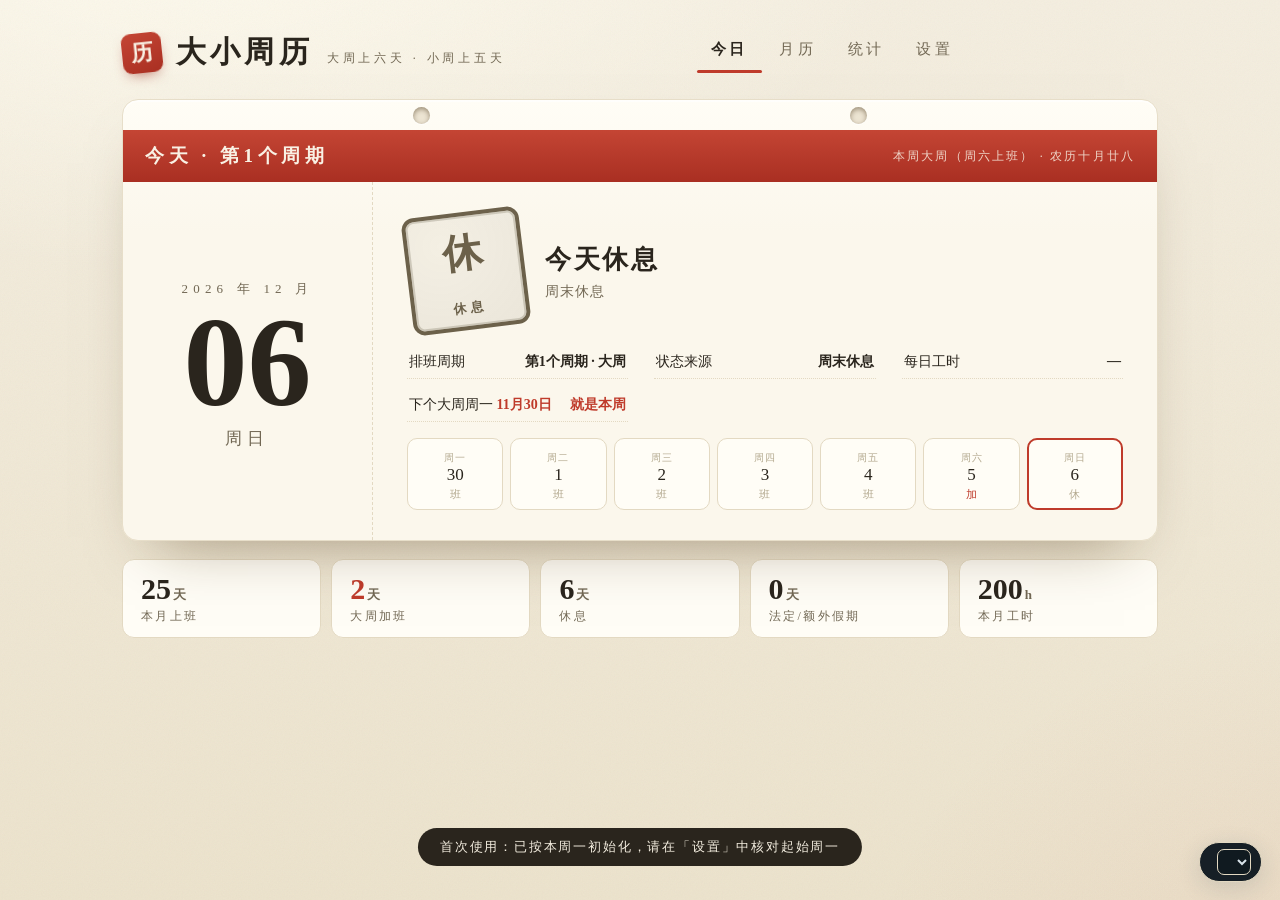
==== commit a9d8b63e: "页面加三态主题：跟随系统 / 浅色 / 深色 颜色原先写死在样式里，只能一套。现在页面只引用 assets/theme.css 里的语义色板 （--lh-面/墨/线/影，同一颜色深浅各一档），head" ====
--- a/大小周历.html
+++ b/大小周历.html
@@ -3,46 +3,47 @@
 <head>
 <meta charset="UTF-8">
 <meta name="viewport" content="width=device-width, initial-scale=1">
+<script>(function(){var d=document.documentElement,p="auto",t;try{p=localStorage.getItem("lh-theme")||"auto";}catch(e){}if(p!=="light"&&p!=="dark")p="auto";try{t=p==="auto"?(window.matchMedia&&matchMedia("(prefers-color-scheme: light)").matches?"light":"dark"):p;}catch(e){t="dark";}d.setAttribute("data-theme",t);d.setAttribute("data-theme-pref",p);})();</script>
 <title>大小周历 · 考勤计算器</title>
 <link rel="icon" href="data:image/svg+xml,%3Csvg xmlns='http://www.w3.org/2000/svg' viewBox='0 0 64 64'%3E%3Crect width='64' height='64' rx='12' fill='%23bf3b2b'/%3E%3Ctext x='32' y='44' font-size='36' text-anchor='middle' fill='%23f9f1e4' font-family='serif' font-weight='bold'%3E历%3C/text%3E%3C/svg%3E">
 <style>
 :root{
-  --paper:#f1ead9;
-  --sheet:#fbf7ec;
-  --sheet-hi:#fffdf6;
-  --ink:#2a251d;
-  --ink-soft:#716753;
-  --ink-faint:#b3a88e;
-  --line:#e3d9c2;
-  --red:#bf3b2b;
-  --red-deep:#9a2b1f;
-  --red-wash:#f7e9e3;
-  --gold:#a9852f;
-  --ok:#4a6f43;
-  --ok-wash:#eef4e8;
+  --paper:var(--lh-bg-o8b);
+  --sheet:var(--lh-bg-n9b);
+  --sheet-hi:var(--lh-bg-n9c);
+  --ink:var(--lh-ink-n2b);
+  --ink-soft:var(--lh-ink-o5b);
+  --ink-faint:var(--lh-ink-o7b);
+  --line:var(--lh-line-o8b);
+  --red:var(--lh-ink-r5b);
+  --red-deep:var(--lh-ink-r4b);
+  --red-wash:var(--lh-bg-n8b);
+  --gold:var(--lh-ink-o6b);
+  --ok:var(--lh-acc-lg4b);
+  --ok-wash:var(--lh-bg-n9d);
   --serif-num:"Bodoni MT","Didot","Playfair Display",Georgia,"Times New Roman",serif;
   --serif-cn:"Source Han Serif SC","Noto Serif CJK SC","STZhongsong","STSong","SimSun",serif;
   --kai:"Kaiti SC","STKaiti","KaiTi",serif;
-  --shadow-sheet:0 30px 60px -34px rgba(70,45,12,.5),0 2px 0 rgba(255,255,255,.65) inset;
+  --shadow-sheet:0 30px 60px -34px var(--lh-shd-o3-a50b),0 2px 0 var(--lh-shd-n9-a65b) inset;
 }
 *{box-sizing:border-box;margin:0;padding:0}
 html{-webkit-text-size-adjust:100%}
 body{
   font-family:var(--serif-cn);color:var(--ink);
   background:
-    radial-gradient(1200px 600px at 15% -10%, rgba(255,252,240,.9), transparent 60%),
-    radial-gradient(1000px 700px at 110% 110%, rgba(191,59,43,.07), transparent 55%),
-    linear-gradient(180deg,#f4eee0,#ece3cd);
+    radial-gradient(1200px 600px at 15% -10%, var(--lh-bg-n9-a90b), transparent 60%),
+    radial-gradient(1000px 700px at 110% 110%, var(--lh-bg-r5-a7b), transparent 55%),
+    linear-gradient(180deg,var(--lh-bg-n9e),var(--lh-bg-o8c));
   min-height:100vh;
 }
 .bg-grain{position:fixed;inset:0;pointer-events:none;z-index:0;opacity:.05;mix-blend-mode:multiply;
   background-image:url("data:image/svg+xml,%3Csvg xmlns='http://www.w3.org/2000/svg' width='180' height='180'%3E%3Cfilter id='n'%3E%3CfeTurbulence type='fractalNoise' baseFrequency='0.85' numOctaves='2'/%3E%3C/filter%3E%3Crect width='180' height='180' filter='url(%23n)'/%3E%3C/svg%3E");}
-::selection{background:rgba(191,59,43,.22)}
+::selection{background:var(--lh-bg-r5-a22b)}
 
 /* ---------- 头部 ---------- */
 .masthead{max-width:1080px;margin:0 auto;padding:30px 22px 8px;display:flex;justify-content:space-between;align-items:flex-end;gap:18px;flex-wrap:wrap;position:relative;z-index:1}
 .brand{display:flex;align-items:baseline;gap:14px}
-.brand .seal-mini{display:inline-grid;place-items:center;width:40px;height:40px;border-radius:9px;background:linear-gradient(160deg,#c44534,#a92f22);color:#f9f1e4;font-family:var(--kai);font-size:22px;font-weight:900;transform:rotate(-6deg);box-shadow:0 6px 14px -6px rgba(154,43,31,.7);align-self:center}
+.brand .seal-mini{display:inline-grid;place-items:center;width:40px;height:40px;border-radius:9px;background:linear-gradient(160deg,var(--lh-bg-r5b),var(--lh-bg-r4b));color:var(--lh-ink-n9b);font-family:var(--kai);font-size:22px;font-weight:900;transform:rotate(-6deg);box-shadow:0 6px 14px -6px var(--lh-shd-r4-a70b);align-self:center}
 .brand h1{font-size:30px;font-weight:900;letter-spacing:.14em}
 .brand .sub{font-size:12px;color:var(--ink-soft);letter-spacing:.32em;padding-bottom:6px}
 .tabs{position:relative;display:flex;gap:4px;padding-bottom:2px}
@@ -57,15 +58,15 @@
 @keyframes rise{from{opacity:0;transform:translateY(14px)}to{opacity:1;transform:none}}
 
 /* ---------- 纸面卡片 ---------- */
-.sheet{background:linear-gradient(180deg,var(--sheet-hi),var(--sheet) 30%);border:1px solid #e7dec9;border-radius:16px;box-shadow:var(--shadow-sheet);position:relative;overflow:hidden}
+.sheet{background:linear-gradient(180deg,var(--sheet-hi),var(--sheet) 30%);border:1px solid var(--lh-line-o8c);border-radius:16px;box-shadow:var(--shadow-sheet);position:relative;overflow:hidden}
 .punches{height:30px;display:flex;justify-content:center;align-items:center;gap:min(420px,34vw)}
-.punch{width:17px;height:17px;border-radius:50%;background:#ece4d2;box-shadow:inset 0 2px 5px rgba(60,40,10,.45),0 1px 0 rgba(255,255,255,.7)}
-.band{background:linear-gradient(180deg,#c44534,#a92f22);color:#f9f1e4;padding:13px 22px;display:flex;align-items:center;justify-content:space-between;gap:12px;flex-wrap:wrap}
+.punch{width:17px;height:17px;border-radius:50%;background:var(--lh-bg-o8d);box-shadow:inset 0 2px 5px var(--lh-shd-o2-a45b),0 1px 0 var(--lh-shd-n9-a70b)}
+.band{background:linear-gradient(180deg,var(--lh-bg-r5b),var(--lh-bg-r4b));color:var(--lh-ink-n9b);padding:13px 22px;display:flex;align-items:center;justify-content:space-between;gap:12px;flex-wrap:wrap}
 .band .bt{font-size:19px;font-weight:900;letter-spacing:.24em}
 .band .bs{font-size:12px;opacity:.85;letter-spacing:.18em}
 .band .nav{display:flex;align-items:center;gap:6px}
-.band .nav button{appearance:none;border:1px solid rgba(249,241,228,.5);background:rgba(249,241,228,.12);color:#f9f1e4;font-family:inherit;border-radius:8px;padding:5px 12px;font-size:13px;letter-spacing:.14em;cursor:pointer;transition:background .2s}
-.band .nav button:hover{background:rgba(249,241,228,.28)}
+.band .nav button{appearance:none;border:1px solid var(--lh-line-n9-a50b);background:var(--lh-bg-n9-a12b);color:var(--lh-ink-n9b);font-family:inherit;border-radius:8px;padding:5px 12px;font-size:13px;letter-spacing:.14em;cursor:pointer;transition:background .2s}
+.band .nav button:hover{background:var(--lh-bg-n9-a28b)}
 .band .nav .now{font-size:12px;opacity:.9;letter-spacing:.14em;padding:0 4px}
 
 /* ---------- 今日 ---------- */
@@ -77,8 +78,8 @@
 .today-main{padding:30px 34px;display:flex;flex-direction:column;gap:16px;justify-content:center}
 .today-row{display:flex;align-items:center;gap:26px;flex-wrap:wrap}
 .verdict{display:flex;align-items:center;gap:20px}
-.seal{width:118px;height:118px;flex:0 0 auto;display:grid;place-items:center;border:4px solid var(--red);border-radius:12px;color:var(--red);font-family:var(--kai);font-weight:900;font-size:40px;letter-spacing:.1em;transform:rotate(-7deg);background:radial-gradient(120% 120% at 30% 25%,rgba(191,59,43,.06),rgba(191,59,43,.14));box-shadow:inset 0 0 0 2px rgba(191,59,43,.28);mix-blend-mode:multiply;animation:stamp .55s cubic-bezier(.2,.9,.3,1.25) .25s both}
-.seal.rest{border-color:#6e6450;color:#6e6450;background:radial-gradient(120% 120% at 30% 25%,rgba(110,100,80,.05),rgba(110,100,80,.12));box-shadow:inset 0 0 0 2px rgba(110,100,80,.25)}
+.seal{width:118px;height:118px;flex:0 0 auto;display:grid;place-items:center;border:4px solid var(--red);border-radius:12px;color:var(--red);font-family:var(--kai);font-weight:900;font-size:40px;letter-spacing:.1em;transform:rotate(-7deg);background:radial-gradient(120% 120% at 30% 25%,var(--lh-bg-r5-a6b),var(--lh-bg-r5-a14b));box-shadow:inset 0 0 0 2px var(--lh-shd-r5-a28b);mix-blend-mode:multiply;animation:stamp .55s cubic-bezier(.2,.9,.3,1.25) .25s both}
+.seal.rest{border-color:var(--lh-line-o4b);color:var(--lh-ink-o4b);background:radial-gradient(120% 120% at 30% 25%,var(--lh-bg-o4-a5b),var(--lh-bg-o4-a12b));box-shadow:inset 0 0 0 2px var(--lh-shd-o4-a25b)}
 .seal small{display:block;font-size:13px;font-weight:700;letter-spacing:.3em;text-align:center}
 @keyframes stamp{0%{transform:rotate(-7deg) scale(1.7);opacity:0}62%{transform:rotate(-7deg) scale(.94);opacity:1}100%{transform:rotate(-7deg) scale(1)}}
 .verdict .txt .big{font-size:26px;font-weight:900;letter-spacing:.1em}
@@ -89,7 +90,7 @@
 .facts .f .hot{color:var(--red);font-weight:700}
 .week-strip{display:grid;grid-template-columns:repeat(7,1fr);gap:7px}
 .week-strip .wc{border:1px solid var(--line);border-radius:10px;background:var(--sheet-hi);text-align:center;padding:8px 2px 7px;cursor:pointer;transition:transform .15s,box-shadow .15s}
-.week-strip .wc:hover{transform:translateY(-2px);box-shadow:0 8px 14px -10px rgba(70,45,12,.5)}
+.week-strip .wc:hover{transform:translateY(-2px);box-shadow:0 8px 14px -10px var(--lh-shd-o3-a50b)}
 .week-strip .wc.today{outline:2px solid var(--red);outline-offset:-2px}
 .week-strip .wc .n{font-family:var(--serif-num);font-size:17px}
 .week-strip .wc .m{font-size:11px;margin-top:2px}
@@ -114,31 +115,31 @@
 .wd-row span.we{color:var(--red)}
 .cal-grid{display:grid;grid-template-columns:repeat(7,1fr);gap:7px;padding:8px 22px 20px}
 .cell{position:relative;border:1px solid var(--line);border-radius:11px;background:var(--sheet-hi);min-height:76px;padding:7px 8px;cursor:pointer;transition:transform .16s,box-shadow .16s;animation:rise .4s cubic-bezier(.2,.7,.2,1) both}
-.cell:hover{transform:translateY(-2px);box-shadow:0 10px 16px -12px rgba(70,45,12,.55);z-index:2}
+.cell:hover{transform:translateY(-2px);box-shadow:0 10px 16px -12px var(--lh-shd-o3-a55b);z-index:2}
 .cell .n{font-family:var(--serif-num);font-size:19px;font-variant-numeric:tabular-nums}
 .cell .badge{position:absolute;top:7px;right:7px;width:21px;height:21px;border-radius:50%;display:grid;place-items:center;font-size:11px;font-weight:700;font-family:var(--kai)}
 .cell .hn{position:absolute;left:8px;bottom:6px;right:8px;font-family:var(--kai);font-size:11px;color:var(--red);letter-spacing:.08em;white-space:nowrap;overflow:hidden;text-overflow:ellipsis}
 .cell .ln{display:block;font-family:var(--kai);font-size:10.5px;color:var(--ink-faint);line-height:1.1;margin-top:1px}
-.cell .ln.fest{color:#8a5a2b}
+.cell .ln.fest{color:var(--lh-ink-or4b)}
 .cell.out{background:transparent;border-style:dashed;cursor:default}
 .cell.out .n{color:var(--ink-faint)}
 .cell.out:hover{transform:none;box-shadow:none}
 .cell.today{outline:2px solid var(--red);outline-offset:-2px}
-.cell.holiday{background:var(--ok-wash);border-color:#cfdcc4}
-.b-normal{border:1px solid #d9cdb2;color:#8a7e66}
-.b-big{background:var(--red);border:1px solid var(--red-deep);color:#f9f1e4}
+.cell.holiday{background:var(--ok-wash);border-color:var(--lh-line-y8b)}
+.b-normal{border:1px solid var(--lh-line-o8d);color:var(--lh-ink-o5c)}
+.b-big{background:var(--red);border:1px solid var(--red-deep);color:var(--lh-ink-n9b)}
 .b-rest{border:1px solid transparent;color:var(--ink-faint)}
-.b-ov{border:1px solid var(--red-deep);color:#f9f1e4;background:var(--red)}
-.b-ovr{border:1px solid #57503f;color:#f4f1e8;background:#6e6450}
-.b-hol{background:var(--ok);border:1px solid var(--ok);color:#f4f7ee}
+.b-ov{border:1px solid var(--red-deep);color:var(--lh-ink-n9b);background:var(--red)}
+.b-ovr{border:1px solid var(--lh-line-o4c);color:var(--lh-ink-n9c);background:var(--lh-bg-o4b)}
+.b-hol{background:var(--ok);border:1px solid var(--ok);color:var(--lh-ink-n9d)}
 .sum-bar{display:flex;align-items:center;gap:18px;flex-wrap:wrap;border-top:1px dashed var(--line);padding:14px 26px 18px;font-size:14px}
 .sum-bar .it b{font-family:var(--serif-num);font-size:21px;font-variant-numeric:tabular-nums;margin:0 2px}
 .sum-bar .it .rd{color:var(--red)}
 .sum-bar .it .gr{color:var(--ok)}
 .sum-bar .sp{flex:1}
 .btn{appearance:none;font-family:inherit;border:1.5px solid var(--red);color:var(--red);background:transparent;border-radius:9px;padding:7px 16px;font-size:13px;letter-spacing:.18em;cursor:pointer;transition:background .2s,color .2s}
-.btn:hover{background:var(--red);color:#f9f1e4}
-.btn.solid{background:var(--red);color:#f9f1e4}
+.btn:hover{background:var(--red);color:var(--lh-ink-n9b)}
+.btn.solid{background:var(--red);color:var(--lh-ink-n9b)}
 .btn.solid:hover{background:var(--red-deep);border-color:var(--red-deep)}
 .legend{display:flex;gap:16px;flex-wrap:wrap;padding:0 26px 18px;font-size:12px;color:var(--ink-soft)}
 .legend .lg{display:flex;align-items:center;gap:6px}
@@ -154,10 +155,10 @@
 table.stat th:first-child{text-align:left}
 table.stat td{padding:9px 10px;text-align:right;border-bottom:1px dotted var(--line);font-variant-numeric:tabular-nums}
 table.stat td:first-child{text-align:left;letter-spacing:.1em}
-table.stat tr:hover td{background:rgba(191,59,43,.045)}
+table.stat tr:hover td{background:var(--lh-bg-r5-a4b)}
 table.stat tr.total td{border-top:2px solid var(--ink);border-bottom:0;font-weight:700;font-size:15px}
 .bars{display:flex;align-items:flex-end;gap:9px;height:130px;margin:26px 0 30px;padding:0 2px}
-.bars .bar{flex:1;position:relative;background:linear-gradient(180deg,#c44534,#a92f22);border-radius:6px 6px 2px 2px;min-height:5px;transition:transform .15s}
+.bars .bar{flex:1;position:relative;background:linear-gradient(180deg,var(--lh-bg-r5b),var(--lh-bg-r4b));border-radius:6px 6px 2px 2px;min-height:5px;transition:transform .15s}
 .bars .bar:hover{transform:scaleY(1.02)}
 .bars .bar b{position:absolute;top:-19px;left:0;right:0;text-align:center;font-family:var(--serif-num);font-size:11px;font-variant-numeric:tabular-nums;color:var(--ink-soft)}
 .bars .bar span{position:absolute;bottom:-20px;left:0;right:0;text-align:center;font-size:11px;color:var(--ink-soft)}
@@ -170,7 +171,7 @@
 .frm .hint{font-size:12px;color:var(--ink-faint);letter-spacing:.04em}
 .frm input[type=date],.frm input[type=number],.frm input[type=password],.frm select,.frm textarea{font-family:inherit;font-size:14px;color:var(--ink);background:var(--sheet-hi);border:1px solid var(--line);border-radius:9px;padding:9px 12px;outline:none;transition:border-color .2s}
 .frm input:focus,.frm select:focus,.frm textarea:focus{border-color:var(--red)}
-.frm input:disabled,.frm select:disabled,.frm textarea:disabled{opacity:.55;cursor:not-allowed;background:#f2ebda}
+.frm input:disabled,.frm select:disabled,.frm textarea:disabled{opacity:.55;cursor:not-allowed;background:var(--lh-bg-o8e)}
 .frm textarea{min-height:96px;resize:vertical;line-height:1.7}
 .frm input[type=number]{width:120px}
 .opts{display:flex;gap:18px;flex-wrap:wrap}
@@ -187,15 +188,15 @@
 .auth .chip:hover{border-color:var(--red);color:var(--red)}
 .auth .chip.on{border-color:var(--ok);color:var(--ok)}
 .auth .chip.on:hover{border-color:var(--red);color:var(--red)}
-.readonly-bar{grid-column:1/-1;display:none;align-items:center;gap:12px;background:var(--red-wash);border:1px solid #eccfc7;color:#8a3225;border-radius:10px;padding:11px 15px;font-size:13px;letter-spacing:.04em}
+.readonly-bar{grid-column:1/-1;display:none;align-items:center;gap:12px;background:var(--red-wash);border:1px solid var(--lh-line-or8b);color:var(--lh-ink-r4c);border-radius:10px;padding:11px 15px;font-size:13px;letter-spacing:.04em}
 .readonly-bar.on{display:flex}
 .readonly-bar .sp{flex:1}
 
 /* ---------- 弹层 / 提示 ---------- */
-.modal{position:fixed;inset:0;display:none;place-items:center;z-index:50;background:rgba(42,37,29,.45);backdrop-filter:blur(2px)}
+.modal{position:fixed;inset:0;display:none;place-items:center;z-index:50;background:var(--lh-bg-n2-a45b);backdrop-filter:blur(2px)}
 .modal.on{display:grid;animation:fadein .2s both}
 @keyframes fadein{from{opacity:0}to{opacity:1}}
-.modal .card{width:min(430px,92vw);background:linear-gradient(180deg,var(--sheet-hi),var(--sheet));border:1px solid #e7dec9;border-radius:16px;box-shadow:0 40px 80px -30px rgba(40,25,5,.6);padding:26px 28px;position:relative;animation:pop .3s cubic-bezier(.2,.9,.3,1.2) both}
+.modal .card{width:min(430px,92vw);background:linear-gradient(180deg,var(--sheet-hi),var(--sheet));border:1px solid var(--lh-line-o8c);border-radius:16px;box-shadow:0 40px 80px -30px var(--lh-shd-o2-a60b);padding:26px 28px;position:relative;animation:pop .3s cubic-bezier(.2,.9,.3,1.2) both}
 @keyframes pop{from{transform:scale(.92);opacity:0}to{transform:scale(1);opacity:1}}
 .modal .card .x{position:absolute;top:12px;right:14px;border:0;background:none;font-size:20px;color:var(--ink-faint);cursor:pointer;font-family:inherit}
 .modal .card .x:hover{color:var(--red)}
@@ -209,8 +210,8 @@
 .mact{display:flex;gap:8px;margin-top:16px;flex-wrap:wrap}
 .mact .btn{font-size:12px;padding:6px 13px}
 .mact .btn.ghost{border-color:var(--line);color:var(--ink-soft)}
-.mact .btn.ghost:hover{background:var(--ink-soft);color:#f4eee0;border-color:var(--ink-soft)}
-#toast{position:fixed;left:50%;bottom:34px;transform:translateX(-50%) translateY(20px);background:var(--ink);color:#f4eee0;padding:10px 22px;border-radius:999px;font-size:13px;letter-spacing:.14em;opacity:0;pointer-events:none;transition:all .3s;z-index:60}
+.mact .btn.ghost:hover{background:var(--ink-soft);color:var(--lh-ink-n9e);border-color:var(--ink-soft)}
+#toast{position:fixed;left:50%;bottom:34px;transform:translateX(-50%) translateY(20px);background:var(--ink);color:var(--lh-ink-n9e);padding:10px 22px;border-radius:999px;font-size:13px;letter-spacing:.14em;opacity:0;pointer-events:none;transition:all .3s;z-index:60}
 #toast.on{opacity:1;transform:translateX(-50%)}
 
 @media (max-width:820px){
@@ -228,6 +229,9 @@
   *{animation:none!important;transition:none!important}
 }
 </style>
+
+<link rel="stylesheet" href="assets/theme.css">
+<script src="assets/theme.js" defer></script>
 </head>
 <body>
 <div class="bg-grain"></div>
--- a/assets/theme.css
+++ b/assets/theme.css
@@ -0,0 +1,43 @@
+/* ===== 主题控件（通用部分，各仓库原样复用；下面的调色板覆盖表才因仓库而异） =====
+   控件挂在右下角，避开页面抬头与底部翻页条；打印时不出现。
+   变量取的是各仓库自己的命名，取不到就退回中性值，保证缺 CSS 也能用。 */
+/* 未设档时两种都声明（脚本被拦时表单控件也不会在浅页上发黑）；
+   设了档就按档走，这一段所有仓库通用。 */
+html { color-scheme: dark light; }
+html[data-theme="dark"] { color-scheme: dark; }
+html[data-theme="light"] { color-scheme: light; }
+
+.lh-theme-sw {
+  position: fixed; right: 18px; bottom: 18px; z-index: 2147483000;
+  display: flex; align-items: center; gap: 7px;
+  background: var(--card, var(--bg-card, #161f26));
+  border: 1px solid var(--line, #2b3a45);
+  border-radius: 999px; padding: 6px 10px;
+  box-shadow: 0 6px 24px rgba(0, 0, 0, .24);
+  font: 12px var(--font-ui, system-ui, sans-serif);
+  color: var(--dim, var(--fg-dim, #9db0bd));
+}
+.lh-theme-sw .tico { font-size: 13px; color: var(--accent, #37c2ff); line-height: 1; }
+.lh-theme-sw select {
+  font: 12px var(--font-mono, ui-monospace, monospace);
+  background: var(--soft, var(--bg-inset, #101a20));
+  color: var(--fg, var(--text, #d8e3ea));
+  border: 1px solid var(--line, #2b3a45);
+  border-radius: 7px; padding: 4px 6px; cursor: pointer;
+}
+html[data-theme="light"] .lh-theme-sw { box-shadow: 0 6px 24px rgba(25, 55, 75, .14); }
+@media print { .lh-theme-sw { display: none; } }
+
+/* 自动生成的语义色板：--lh-<角色>-<色相><明度档>[-a<透明度>][后缀字母]。
+   角色 bg=面 / ink=墨 / line=线 / shd=影；色相 n=中性，其余按 16 个色相桶；
+   数字是明度档（1 最暗 -> 9 最亮，按 CIE L* 分），同一档位里的近似色用
+   b、c、d 后缀分开——分开是为了默认外观逐像素不变，想收敛配色时把
+   同档的几条并成一条即可。
+
+   :root 是无脚本/未设主题时的兜底，取的就是原色，所以页面默认外观不变。
+   另两档按角色换档推导：色相保住、饱和压住，红=报警、绿=通过这类语义色
+   只挪明度不反相，淡染层和反差带上的颜色两边原样保留——图解不会因为换
+   主题而讲错东西。 */
+:root{--lh-acc-lg4b:#4a6f43;--lh-bg-n2-a45b:rgba(42, 37, 29, 0.45);--lh-bg-n8b:#f7e9e3;--lh-bg-n9-a12b:rgba(249, 241, 228, 0.12);--lh-bg-n9-a28b:rgba(249, 241, 228, 0.28);--lh-bg-n9-a90b:rgba(255, 252, 240, 0.9);--lh-bg-n9b:#fbf7ec;--lh-bg-n9c:#fffdf6;--lh-bg-n9d:#eef4e8;--lh-bg-n9e:#f4eee0;--lh-bg-o4-a12b:rgba(110, 100, 80, 0.12);--lh-bg-o4-a5b:rgba(110, 100, 80, 0.05);--lh-bg-o4b:#6e6450;--lh-bg-o8b:#f1ead9;--lh-bg-o8c:#ece3cd;--lh-bg-o8d:#ece4d2;--lh-bg-o8e:#f2ebda;--lh-bg-r4b:#a92f22;--lh-bg-r5-a14b:rgba(191, 59, 43, 0.14);--lh-bg-r5-a22b:rgba(191, 59, 43, 0.22);--lh-bg-r5-a4b:rgba(191, 59, 43, 0.045);--lh-bg-r5-a6b:rgba(191, 59, 43, 0.06);--lh-bg-r5-a7b:rgba(191, 59, 43, 0.07);--lh-bg-r5b:#c44534;--lh-ink-n2b:#2a251d;--lh-ink-n9b:#f9f1e4;--lh-ink-n9c:#f4f1e8;--lh-ink-n9d:#f4f7ee;--lh-ink-n9e:#f4eee0;--lh-ink-o4b:#6e6450;--lh-ink-o5b:#716753;--lh-ink-o5c:#8a7e66;--lh-ink-o6b:#a9852f;--lh-ink-o7b:#b3a88e;--lh-ink-or4b:#8a5a2b;--lh-ink-r4b:#9a2b1f;--lh-ink-r4c:#8a3225;--lh-ink-r5b:#bf3b2b;--lh-line-n9-a50b:rgba(249, 241, 228, 0.5);--lh-line-o4b:#6e6450;--lh-line-o4c:#57503f;--lh-line-o8b:#e3d9c2;--lh-line-o8c:#e7dec9;--lh-line-o8d:#d9cdb2;--lh-line-or8b:#eccfc7;--lh-line-y8b:#cfdcc4;--lh-shd-n9-a65b:rgba(255, 255, 255, 0.65);--lh-shd-n9-a70b:rgba(255, 255, 255, 0.7);--lh-shd-o2-a45b:rgba(60, 40, 10, 0.45);--lh-shd-o2-a60b:rgba(40, 25, 5, 0.6);--lh-shd-o3-a50b:rgba(70, 45, 12, 0.5);--lh-shd-o3-a55b:rgba(70, 45, 12, 0.55);--lh-shd-o4-a25b:rgba(110, 100, 80, 0.25);--lh-shd-r4-a70b:rgba(154, 43, 31, 0.7);--lh-shd-r5-a28b:rgba(191, 59, 43, 0.28)}
+html[data-theme="dark"]{--lh-acc-lg4b:#4a6f43;--lh-bg-n2-a45b:rgba(42, 37, 29, 0.45);--lh-bg-n8b:#2b201b;--lh-bg-n9-a12b:rgba(44, 38, 27, 0.12);--lh-bg-n9-a28b:rgba(44, 38, 27, 0.28);--lh-bg-n9-a90b:rgba(48, 44, 30, 0.9);--lh-bg-n9b:#2e2a1d;--lh-bg-n9c:#312d1f;--lh-bg-n9d:#232b1c;--lh-bg-n9e:#2a251a;--lh-bg-o4-a12b:rgba(110, 100, 80, 0.12);--lh-bg-o4-a5b:rgba(110, 100, 80, 0.05);--lh-bg-o4b:#6e6450;--lh-bg-o8b:#272319;--lh-bg-o8c:#242016;--lh-bg-o8d:#252117;--lh-bg-o8e:#282419;--lh-bg-r4b:#a92f22;--lh-bg-r5-a14b:rgba(191, 59, 43, 0.14);--lh-bg-r5-a22b:rgba(191, 59, 43, 0.22);--lh-bg-r5-a4b:rgba(191, 59, 43, 0.045);--lh-bg-r5-a6b:rgba(191, 59, 43, 0.06);--lh-bg-r5-a7b:rgba(191, 59, 43, 0.07);--lh-bg-r5b:#c44534;--lh-ink-n2b:#f4f2ee;--lh-ink-n9b:#f9f1e4;--lh-ink-n9c:#f4f1e8;--lh-ink-n9d:#f4f7ee;--lh-ink-n9e:#f4eee0;--lh-ink-o4b:#edeae5;--lh-ink-o5b:#eceae4;--lh-ink-o5c:#bbaf98;--lh-ink-o6b:#ddbf76;--lh-ink-o7b:#bbb198;--lh-ink-or4b:#d9a97a;--lh-ink-r4b:#e6796d;--lh-ink-r4c:#de8375;--lh-ink-r5b:#e37d70;--lh-line-n9-a50b:rgba(93, 75, 48, 0.5);--lh-line-o4b:#6e6450;--lh-line-o4c:#57503f;--lh-line-o8b:#5c4f30;--lh-line-o8c:#5d4f30;--lh-line-o8d:#5a4e32;--lh-line-or8b:#5d3930;--lh-line-y8b:#455537;--lh-shd-n9-a65b:rgba(255, 255, 255, 0.65);--lh-shd-n9-a70b:rgba(255, 255, 255, 0.7);--lh-shd-o2-a45b:rgba(60, 40, 10, 0.45);--lh-shd-o2-a60b:rgba(40, 25, 5, 0.6);--lh-shd-o3-a50b:rgba(70, 45, 12, 0.5);--lh-shd-o3-a55b:rgba(70, 45, 12, 0.55);--lh-shd-o4-a25b:rgba(110, 100, 80, 0.25);--lh-shd-r4-a70b:rgba(154, 43, 31, 0.7);--lh-shd-r5-a28b:rgba(191, 59, 43, 0.28)}
+html[data-theme="light"]{--lh-acc-lg4b:#4a6f43;--lh-bg-n2-a45b:rgba(42, 37, 29, 0.45);--lh-bg-n8b:#f7e9e3;--lh-bg-n9-a12b:rgba(249, 241, 228, 0.12);--lh-bg-n9-a28b:rgba(249, 241, 228, 0.28);--lh-bg-n9-a90b:rgba(255, 252, 240, 0.9);--lh-bg-n9b:#fbf7ec;--lh-bg-n9c:#fffdf6;--lh-bg-n9d:#eef4e8;--lh-bg-n9e:#f4eee0;--lh-bg-o4-a12b:rgba(110, 100, 80, 0.12);--lh-bg-o4-a5b:rgba(110, 100, 80, 0.05);--lh-bg-o4b:#6e6450;--lh-bg-o8b:#f1ead9;--lh-bg-o8c:#ece3cd;--lh-bg-o8d:#ece4d2;--lh-bg-o8e:#f2ebda;--lh-bg-r4b:#a92f22;--lh-bg-r5-a14b:rgba(191, 59, 43, 0.14);--lh-bg-r5-a22b:rgba(191, 59, 43, 0.22);--lh-bg-r5-a4b:rgba(191, 59, 43, 0.045);--lh-bg-r5-a6b:rgba(191, 59, 43, 0.06);--lh-bg-r5-a7b:rgba(191, 59, 43, 0.07);--lh-bg-r5b:#c44534;--lh-ink-n2b:#2a251d;--lh-ink-n9b:#f9f1e4;--lh-ink-n9c:#f4f1e8;--lh-ink-n9d:#f4f7ee;--lh-ink-n9e:#f4eee0;--lh-ink-o4b:#6e6450;--lh-ink-o5b:#716753;--lh-ink-o5c:#8a7e66;--lh-ink-o6b:#a9852f;--lh-ink-o7b:#b3a88e;--lh-ink-or4b:#8a5a2b;--lh-ink-r4b:#9a2b1f;--lh-ink-r4c:#8a3225;--lh-ink-r5b:#bf3b2b;--lh-line-n9-a50b:rgba(249, 241, 228, 0.5);--lh-line-o4b:#6e6450;--lh-line-o4c:#57503f;--lh-line-o8b:#e3d9c2;--lh-line-o8c:#e7dec9;--lh-line-o8d:#d9cdb2;--lh-line-or8b:#eccfc7;--lh-line-y8b:#cfdcc4;--lh-shd-n9-a65b:rgba(255, 255, 255, 0.65);--lh-shd-n9-a70b:rgba(255, 255, 255, 0.7);--lh-shd-o2-a45b:rgba(60, 40, 10, 0.45);--lh-shd-o2-a60b:rgba(40, 25, 5, 0.6);--lh-shd-o3-a50b:rgba(70, 45, 12, 0.5);--lh-shd-o3-a55b:rgba(70, 45, 12, 0.55);--lh-shd-o4-a25b:rgba(110, 100, 80, 0.25);--lh-shd-r4-a70b:rgba(154, 43, 31, 0.7);--lh-shd-r5-a28b:rgba(191, 59, 43, 0.28)}
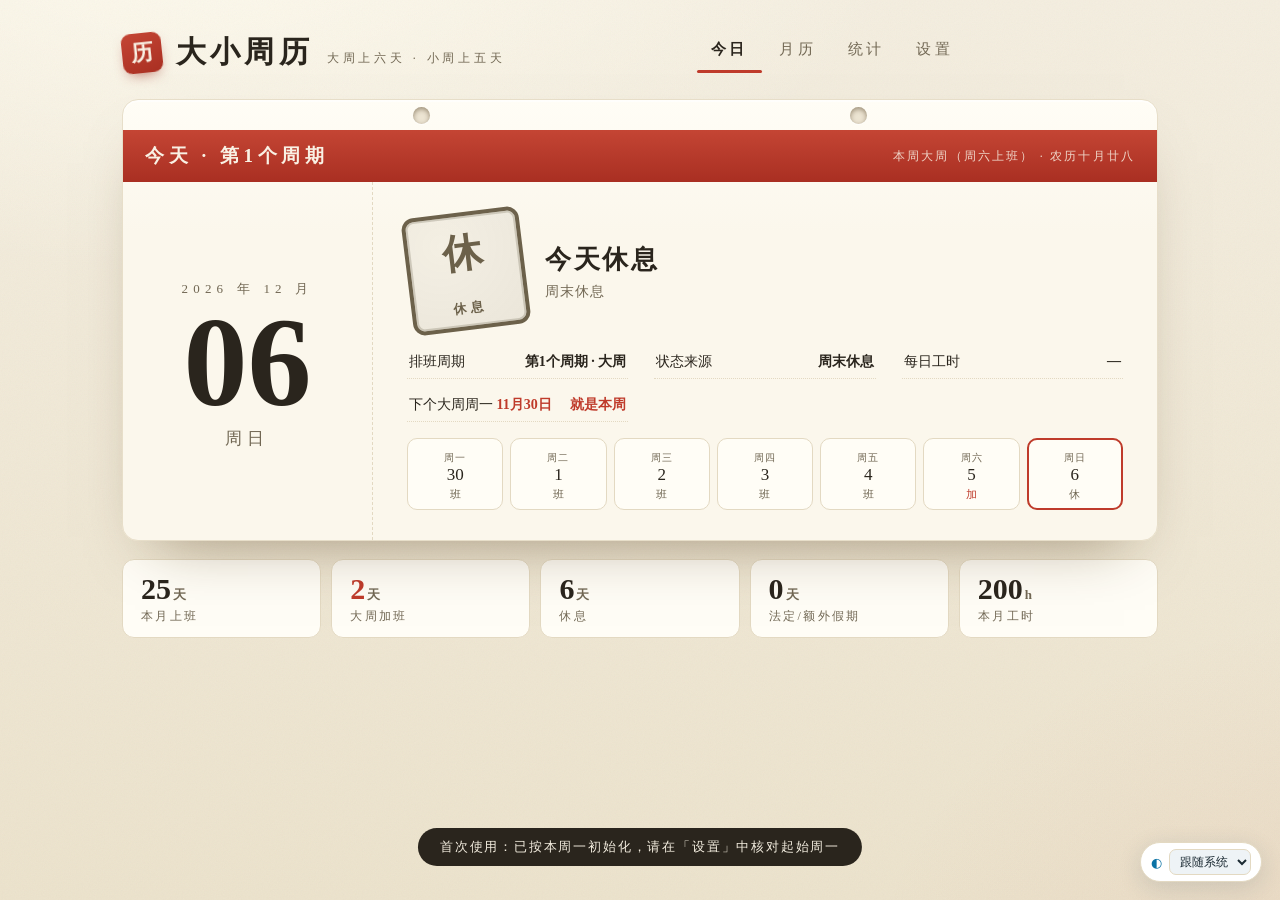
==== commit db3018d8: "修正右下角主题开关：选项文字显示不出来，药丸配色不跟档位 开关的三个 <option> 把「跟随系统 / 浅色 / 深色」写在 text 属性上，而 text 不是 option 的内容属性，浏览器不" ====
--- a/大小周历.html
+++ b/大小周历.html
@@ -13,10 +13,10 @@
   --sheet-hi:var(--lh-bg-n9c);
   --ink:var(--lh-ink-n2b);
   --ink-soft:var(--lh-ink-o5b);
-  --ink-faint:var(--lh-ink-o7b);
+  --ink-faint:var(--lh-ink-o4b);
   --line:var(--lh-line-o8b);
-  --red:var(--lh-ink-r5b);
-  --red-deep:var(--lh-ink-r4b);
+  --red:var(--lh-acc-r5b);
+  --red-deep:var(--lh-acc-r4b);
   --red-wash:var(--lh-bg-n8b);
   --gold:var(--lh-ink-o6b);
   --ok:var(--lh-acc-lg4b);
@@ -43,14 +43,14 @@
 /* ---------- 头部 ---------- */
 .masthead{max-width:1080px;margin:0 auto;padding:30px 22px 8px;display:flex;justify-content:space-between;align-items:flex-end;gap:18px;flex-wrap:wrap;position:relative;z-index:1}
 .brand{display:flex;align-items:baseline;gap:14px}
-.brand .seal-mini{display:inline-grid;place-items:center;width:40px;height:40px;border-radius:9px;background:linear-gradient(160deg,var(--lh-bg-r5b),var(--lh-bg-r4b));color:var(--lh-ink-n9b);font-family:var(--kai);font-size:22px;font-weight:900;transform:rotate(-6deg);box-shadow:0 6px 14px -6px var(--lh-shd-r4-a70b);align-self:center}
+.brand .seal-mini{display:inline-grid;place-items:center;width:40px;height:40px;border-radius:9px;background:linear-gradient(160deg,var(--lh-bgh-r5b),var(--lh-bg-r4b));color:var(--lh-ink-n9b);font-family:var(--kai);font-size:22px;font-weight:900;transform:rotate(-6deg);box-shadow:0 6px 14px -6px var(--lh-shd-r4-a70b);align-self:center}
 .brand h1{font-size:30px;font-weight:900;letter-spacing:.14em}
 .brand .sub{font-size:12px;color:var(--ink-soft);letter-spacing:.32em;padding-bottom:6px}
 .tabs{position:relative;display:flex;gap:4px;padding-bottom:2px}
 .tabs button{appearance:none;background:none;border:0;font-family:inherit;font-size:15px;letter-spacing:.22em;color:var(--ink-soft);padding:10px 14px 12px;cursor:pointer;transition:color .2s}
 .tabs button:hover{color:var(--ink)}
 .tabs button.on{color:var(--ink);font-weight:700}
-.tabs .ink-bar{position:absolute;bottom:0;height:3px;background:var(--red);border-radius:3px;transition:left .28s cubic-bezier(.5,0,.2,1),width .28s cubic-bezier(.5,0,.2,1)}
+.tabs .ink-bar{position:absolute;bottom:0;height:3px;background:var(--lh-bg-r5b);border-radius:3px;transition:left .28s cubic-bezier(.5,0,.2,1),width .28s cubic-bezier(.5,0,.2,1)}
 
 main{max-width:1080px;margin:0 auto;padding:18px 22px 70px;position:relative;z-index:1}
 .view{display:none}
@@ -61,7 +61,7 @@
 .sheet{background:linear-gradient(180deg,var(--sheet-hi),var(--sheet) 30%);border:1px solid var(--lh-line-o8c);border-radius:16px;box-shadow:var(--shadow-sheet);position:relative;overflow:hidden}
 .punches{height:30px;display:flex;justify-content:center;align-items:center;gap:min(420px,34vw)}
 .punch{width:17px;height:17px;border-radius:50%;background:var(--lh-bg-o8d);box-shadow:inset 0 2px 5px var(--lh-shd-o2-a45b),0 1px 0 var(--lh-shd-n9-a70b)}
-.band{background:linear-gradient(180deg,var(--lh-bg-r5b),var(--lh-bg-r4b));color:var(--lh-ink-n9b);padding:13px 22px;display:flex;align-items:center;justify-content:space-between;gap:12px;flex-wrap:wrap}
+.band{background:linear-gradient(180deg,var(--lh-bgh-r5b),var(--lh-bg-r4b));color:var(--lh-ink-n9b);padding:13px 22px;display:flex;align-items:center;justify-content:space-between;gap:12px;flex-wrap:wrap}
 .band .bt{font-size:19px;font-weight:900;letter-spacing:.24em}
 .band .bs{font-size:12px;opacity:.85;letter-spacing:.18em}
 .band .nav{display:flex;align-items:center;gap:6px}
@@ -78,7 +78,7 @@
 .today-main{padding:30px 34px;display:flex;flex-direction:column;gap:16px;justify-content:center}
 .today-row{display:flex;align-items:center;gap:26px;flex-wrap:wrap}
 .verdict{display:flex;align-items:center;gap:20px}
-.seal{width:118px;height:118px;flex:0 0 auto;display:grid;place-items:center;border:4px solid var(--red);border-radius:12px;color:var(--red);font-family:var(--kai);font-weight:900;font-size:40px;letter-spacing:.1em;transform:rotate(-7deg);background:radial-gradient(120% 120% at 30% 25%,var(--lh-bg-r5-a6b),var(--lh-bg-r5-a14b));box-shadow:inset 0 0 0 2px var(--lh-shd-r5-a28b);mix-blend-mode:multiply;animation:stamp .55s cubic-bezier(.2,.9,.3,1.25) .25s both}
+.seal{width:118px;height:118px;flex:0 0 auto;display:grid;place-items:center;border:4px solid var(--lh-line-r5b);border-radius:12px;color:var(--lh-ink-r5b);font-family:var(--kai);font-weight:900;font-size:40px;letter-spacing:.1em;transform:rotate(-7deg);background:radial-gradient(120% 120% at 30% 25%,var(--lh-bg-r5-a6b),var(--lh-bg-r5-a14b));box-shadow:inset 0 0 0 2px var(--lh-shd-r5-a28b);mix-blend-mode:multiply;animation:stamp .55s cubic-bezier(.2,.9,.3,1.25) .25s both}
 .seal.rest{border-color:var(--lh-line-o4b);color:var(--lh-ink-o4b);background:radial-gradient(120% 120% at 30% 25%,var(--lh-bg-o4-a5b),var(--lh-bg-o4-a12b));box-shadow:inset 0 0 0 2px var(--lh-shd-o4-a25b)}
 .seal small{display:block;font-size:13px;font-weight:700;letter-spacing:.3em;text-align:center}
 @keyframes stamp{0%{transform:rotate(-7deg) scale(1.7);opacity:0}62%{transform:rotate(-7deg) scale(.94);opacity:1}100%{transform:rotate(-7deg) scale(1)}}
@@ -87,15 +87,15 @@
 .facts{display:grid;grid-template-columns:repeat(auto-fit,minmax(180px,1fr));gap:10px 26px;font-size:14px}
 .facts .f{display:flex;justify-content:space-between;gap:10px;border-bottom:1px dotted var(--line);padding:7px 2px}
 .facts .f b{font-variant-numeric:tabular-nums}
-.facts .f .hot{color:var(--red);font-weight:700}
+.facts .f .hot{color:var(--lh-ink-r5b);font-weight:700}
 .week-strip{display:grid;grid-template-columns:repeat(7,1fr);gap:7px}
 .week-strip .wc{border:1px solid var(--line);border-radius:10px;background:var(--sheet-hi);text-align:center;padding:8px 2px 7px;cursor:pointer;transition:transform .15s,box-shadow .15s}
 .week-strip .wc:hover{transform:translateY(-2px);box-shadow:0 8px 14px -10px var(--lh-shd-o3-a50b)}
-.week-strip .wc.today{outline:2px solid var(--red);outline-offset:-2px}
+.week-strip .wc.today{outline:2px solid var(--lh-line-r5b);outline-offset:-2px}
 .week-strip .wc .n{font-family:var(--serif-num);font-size:17px}
 .week-strip .wc .m{font-size:11px;margin-top:2px}
-.week-strip .wc .m.big{color:var(--red)}
-.week-strip .wc .m.hol{color:var(--ok)}
+.week-strip .wc .m.big{color:var(--lh-ink-r5b)}
+.week-strip .wc .m.hol{color:var(--lh-ink-lg4b)}
 .week-strip .wc .m.rest{color:var(--ink-faint)}
 .week-strip .wc .w{font-size:10px;color:var(--ink-faint);letter-spacing:.1em}
 .mini-stats{display:flex;gap:10px;flex-wrap:wrap}
@@ -103,44 +103,44 @@
 .mini-stats .ms .v{font-family:var(--serif-num);font-size:30px;font-weight:600;font-variant-numeric:tabular-nums}
 .mini-stats .ms .v em{font-style:normal;font-size:13px;color:var(--ink-soft);margin-left:2px}
 .mini-stats .ms .k{font-size:12px;color:var(--ink-soft);letter-spacing:.2em;margin-top:2px}
-.mini-stats .ms.red .v{color:var(--red)}
+.mini-stats .ms.red .v{color:var(--lh-ink-r5b)}
 
 /* ---------- 月历 ---------- */
 .cal-head{display:flex;justify-content:space-between;align-items:baseline;padding:20px 26px 6px;flex-wrap:wrap;gap:8px}
 .cal-head .cm{font-size:26px;font-weight:900;letter-spacing:.14em}
 .cal-head .cs{font-size:13px;color:var(--ink-soft);letter-spacing:.12em}
-.cal-head .cs b{color:var(--red)}
+.cal-head .cs b{color:var(--lh-ink-r5b)}
 .wd-row{display:grid;grid-template-columns:repeat(7,1fr);gap:7px;padding:10px 22px 0}
 .wd-row span{text-align:center;font-size:12px;letter-spacing:.3em;color:var(--ink-soft)}
-.wd-row span.we{color:var(--red)}
+.wd-row span.we{color:var(--lh-ink-r5b)}
 .cal-grid{display:grid;grid-template-columns:repeat(7,1fr);gap:7px;padding:8px 22px 20px}
 .cell{position:relative;border:1px solid var(--line);border-radius:11px;background:var(--sheet-hi);min-height:76px;padding:7px 8px;cursor:pointer;transition:transform .16s,box-shadow .16s;animation:rise .4s cubic-bezier(.2,.7,.2,1) both}
 .cell:hover{transform:translateY(-2px);box-shadow:0 10px 16px -12px var(--lh-shd-o3-a55b);z-index:2}
 .cell .n{font-family:var(--serif-num);font-size:19px;font-variant-numeric:tabular-nums}
 .cell .badge{position:absolute;top:7px;right:7px;width:21px;height:21px;border-radius:50%;display:grid;place-items:center;font-size:11px;font-weight:700;font-family:var(--kai)}
-.cell .hn{position:absolute;left:8px;bottom:6px;right:8px;font-family:var(--kai);font-size:11px;color:var(--red);letter-spacing:.08em;white-space:nowrap;overflow:hidden;text-overflow:ellipsis}
+.cell .hn{position:absolute;left:8px;bottom:6px;right:8px;font-family:var(--kai);font-size:11px;color:var(--lh-ink-r5b);letter-spacing:.08em;white-space:nowrap;overflow:hidden;text-overflow:ellipsis}
 .cell .ln{display:block;font-family:var(--kai);font-size:10.5px;color:var(--ink-faint);line-height:1.1;margin-top:1px}
 .cell .ln.fest{color:var(--lh-ink-or4b)}
 .cell.out{background:transparent;border-style:dashed;cursor:default}
 .cell.out .n{color:var(--ink-faint)}
 .cell.out:hover{transform:none;box-shadow:none}
-.cell.today{outline:2px solid var(--red);outline-offset:-2px}
+.cell.today{outline:2px solid var(--lh-line-r5b);outline-offset:-2px}
 .cell.holiday{background:var(--ok-wash);border-color:var(--lh-line-y8b)}
 .b-normal{border:1px solid var(--lh-line-o8d);color:var(--lh-ink-o5c)}
-.b-big{background:var(--red);border:1px solid var(--red-deep);color:var(--lh-ink-n9b)}
+.b-big{background:var(--lh-bg-r5b);border:1px solid var(--lh-line-r4b);color:var(--lh-ink-n9b)}
 .b-rest{border:1px solid transparent;color:var(--ink-faint)}
-.b-ov{border:1px solid var(--red-deep);color:var(--lh-ink-n9b);background:var(--red)}
+.b-ov{border:1px solid var(--lh-line-r4b);color:var(--lh-ink-n9b);background:var(--lh-bg-r5b)}
 .b-ovr{border:1px solid var(--lh-line-o4c);color:var(--lh-ink-n9c);background:var(--lh-bg-o4b)}
-.b-hol{background:var(--ok);border:1px solid var(--ok);color:var(--lh-ink-n9d)}
+.b-hol{background:var(--lh-bg-lg4b);border:1px solid var(--lh-line-lg4b);color:var(--lh-ink-n9d)}
 .sum-bar{display:flex;align-items:center;gap:18px;flex-wrap:wrap;border-top:1px dashed var(--line);padding:14px 26px 18px;font-size:14px}
 .sum-bar .it b{font-family:var(--serif-num);font-size:21px;font-variant-numeric:tabular-nums;margin:0 2px}
-.sum-bar .it .rd{color:var(--red)}
-.sum-bar .it .gr{color:var(--ok)}
+.sum-bar .it .rd{color:var(--lh-ink-r5b)}
+.sum-bar .it .gr{color:var(--lh-ink-lg4b)}
 .sum-bar .sp{flex:1}
-.btn{appearance:none;font-family:inherit;border:1.5px solid var(--red);color:var(--red);background:transparent;border-radius:9px;padding:7px 16px;font-size:13px;letter-spacing:.18em;cursor:pointer;transition:background .2s,color .2s}
-.btn:hover{background:var(--red);color:var(--lh-ink-n9b)}
-.btn.solid{background:var(--red);color:var(--lh-ink-n9b)}
-.btn.solid:hover{background:var(--red-deep);border-color:var(--red-deep)}
+.btn{appearance:none;font-family:inherit;border:1.5px solid var(--lh-line-r5b);color:var(--lh-ink-r5b);background:transparent;border-radius:9px;padding:7px 16px;font-size:13px;letter-spacing:.18em;cursor:pointer;transition:background .2s,color .2s}
+.btn:hover{background:var(--lh-bg-r5b);color:var(--lh-ink-n9b)}
+.btn.solid{background:var(--lh-bg-r5b);color:var(--lh-ink-n9b)}
+.btn.solid:hover{background:var(--lh-bg-r4c);border-color:var(--lh-line-r4b)}
 .legend{display:flex;gap:16px;flex-wrap:wrap;padding:0 26px 18px;font-size:12px;color:var(--ink-soft)}
 .legend .lg{display:flex;align-items:center;gap:6px}
 .legend .bd{width:17px;height:17px;border-radius:50%;display:inline-grid;place-items:center;font-size:10px;font-family:var(--kai);font-weight:700}
@@ -151,14 +151,14 @@
 .stats-tools label{font-size:13px;color:var(--ink-soft);letter-spacing:.2em}
 .stats-tools select{font-family:inherit;font-size:15px;padding:6px 10px;border:1px solid var(--line);border-radius:8px;background:var(--sheet-hi);color:var(--ink)}
 table.stat{width:100%;border-collapse:collapse;font-size:14px}
-table.stat th{font-size:12px;letter-spacing:.24em;color:var(--ink-soft);font-weight:400;text-align:right;padding:8px 10px;border-bottom:2px solid var(--ink)}
+table.stat th{font-size:12px;letter-spacing:.24em;color:var(--ink-soft);font-weight:400;text-align:right;padding:8px 10px;border-bottom:2px solid var(--lh-line-n2b)}
 table.stat th:first-child{text-align:left}
 table.stat td{padding:9px 10px;text-align:right;border-bottom:1px dotted var(--line);font-variant-numeric:tabular-nums}
 table.stat td:first-child{text-align:left;letter-spacing:.1em}
 table.stat tr:hover td{background:var(--lh-bg-r5-a4b)}
-table.stat tr.total td{border-top:2px solid var(--ink);border-bottom:0;font-weight:700;font-size:15px}
+table.stat tr.total td{border-top:2px solid var(--lh-line-n2b);border-bottom:0;font-weight:700;font-size:15px}
 .bars{display:flex;align-items:flex-end;gap:9px;height:130px;margin:26px 0 30px;padding:0 2px}
-.bars .bar{flex:1;position:relative;background:linear-gradient(180deg,var(--lh-bg-r5b),var(--lh-bg-r4b));border-radius:6px 6px 2px 2px;min-height:5px;transition:transform .15s}
+.bars .bar{flex:1;position:relative;background:linear-gradient(180deg,var(--lh-bg-r5c),var(--lh-bg-r4b));border-radius:6px 6px 2px 2px;min-height:5px;transition:transform .15s}
 .bars .bar:hover{transform:scaleY(1.02)}
 .bars .bar b{position:absolute;top:-19px;left:0;right:0;text-align:center;font-family:var(--serif-num);font-size:11px;font-variant-numeric:tabular-nums;color:var(--ink-soft)}
 .bars .bar span{position:absolute;bottom:-20px;left:0;right:0;text-align:center;font-size:11px;color:var(--ink-soft)}
@@ -170,7 +170,7 @@
 .frm label{font-size:13px;letter-spacing:.2em;color:var(--ink-soft)}
 .frm .hint{font-size:12px;color:var(--ink-faint);letter-spacing:.04em}
 .frm input[type=date],.frm input[type=number],.frm input[type=password],.frm select,.frm textarea{font-family:inherit;font-size:14px;color:var(--ink);background:var(--sheet-hi);border:1px solid var(--line);border-radius:9px;padding:9px 12px;outline:none;transition:border-color .2s}
-.frm input:focus,.frm select:focus,.frm textarea:focus{border-color:var(--red)}
+.frm input:focus,.frm select:focus,.frm textarea:focus{border-color:var(--lh-line-r5b)}
 .frm input:disabled,.frm select:disabled,.frm textarea:disabled{opacity:.55;cursor:not-allowed;background:var(--lh-bg-o8e)}
 .frm textarea{min-height:96px;resize:vertical;line-height:1.7}
 .frm input[type=number]{width:120px}
@@ -185,10 +185,10 @@
 .auth{display:flex;align-items:center;gap:9px;padding-bottom:6px}
 .auth .who{font-size:12px;letter-spacing:.16em;color:var(--ink-soft)}
 .auth .chip{appearance:none;font-family:inherit;border:1.5px solid var(--line);background:var(--sheet-hi);color:var(--ink-soft);font-size:12px;letter-spacing:.16em;padding:6px 13px;border-radius:999px;cursor:pointer;transition:border-color .2s,color .2s}
-.auth .chip:hover{border-color:var(--red);color:var(--red)}
-.auth .chip.on{border-color:var(--ok);color:var(--ok)}
-.auth .chip.on:hover{border-color:var(--red);color:var(--red)}
-.readonly-bar{grid-column:1/-1;display:none;align-items:center;gap:12px;background:var(--red-wash);border:1px solid var(--lh-line-or8b);color:var(--lh-ink-r4c);border-radius:10px;padding:11px 15px;font-size:13px;letter-spacing:.04em}
+.auth .chip:hover{border-color:var(--lh-line-r5b);color:var(--lh-ink-r5b)}
+.auth .chip.on{border-color:var(--lh-line-lg4b);color:var(--lh-ink-lg4b)}
+.auth .chip.on:hover{border-color:var(--lh-line-r5b);color:var(--lh-ink-r5b)}
+.readonly-bar{grid-column:1/-1;display:none;align-items:center;gap:12px;background:var(--red-wash);border:1px solid var(--lh-line-or8b);color:var(--lh-ink-r4b);border-radius:10px;padding:11px 15px;font-size:13px;letter-spacing:.04em}
 .readonly-bar.on{display:flex}
 .readonly-bar .sp{flex:1}
 
@@ -199,19 +199,19 @@
 .modal .card{width:min(430px,92vw);background:linear-gradient(180deg,var(--sheet-hi),var(--sheet));border:1px solid var(--lh-line-o8c);border-radius:16px;box-shadow:0 40px 80px -30px var(--lh-shd-o2-a60b);padding:26px 28px;position:relative;animation:pop .3s cubic-bezier(.2,.9,.3,1.2) both}
 @keyframes pop{from{transform:scale(.92);opacity:0}to{transform:scale(1);opacity:1}}
 .modal .card .x{position:absolute;top:12px;right:14px;border:0;background:none;font-size:20px;color:var(--ink-faint);cursor:pointer;font-family:inherit}
-.modal .card .x:hover{color:var(--red)}
+.modal .card .x:hover{color:var(--lh-ink-r5b)}
 .modal .dline{display:flex;align-items:center;gap:18px;margin-bottom:14px}
 .modal .dnum{font-family:var(--serif-num);font-size:56px;line-height:1;font-variant-numeric:tabular-nums}
 .modal .dsub{font-size:13px;color:var(--ink-soft);letter-spacing:.1em}
 .modal .dsub b{display:block;font-size:17px;color:var(--ink);letter-spacing:.2em;margin-bottom:3px}
 .mrow{display:flex;justify-content:space-between;border-bottom:1px dotted var(--line);padding:8px 2px;font-size:14px}
 .mrow span{color:var(--ink-soft)}
-.mrow b.h{color:var(--red)}
+.mrow b.h{color:var(--lh-ink-r5b)}
 .mact{display:flex;gap:8px;margin-top:16px;flex-wrap:wrap}
 .mact .btn{font-size:12px;padding:6px 13px}
 .mact .btn.ghost{border-color:var(--line);color:var(--ink-soft)}
-.mact .btn.ghost:hover{background:var(--ink-soft);color:var(--lh-ink-n9e);border-color:var(--ink-soft)}
-#toast{position:fixed;left:50%;bottom:34px;transform:translateX(-50%) translateY(20px);background:var(--ink);color:var(--lh-ink-n9e);padding:10px 22px;border-radius:999px;font-size:13px;letter-spacing:.14em;opacity:0;pointer-events:none;transition:all .3s;z-index:60}
+.mact .btn.ghost:hover{background:var(--lh-bg-o5b);color:var(--lh-ink-n9e);border-color:var(--lh-line-o5b)}
+#toast{position:fixed;left:50%;bottom:34px;transform:translateX(-50%) translateY(20px);background:var(--lh-bg-n2b);color:var(--lh-ink-n9e);padding:10px 22px;border-radius:999px;font-size:13px;letter-spacing:.14em;opacity:0;pointer-events:none;transition:all .3s;z-index:60}
 #toast.on{opacity:1;transform:translateX(-50%)}
 
 @media (max-width:820px){
@@ -428,7 +428,7 @@
       <button class="btn solid" id="login-go">登录</button>
       <button class="btn ghost" id="login-cancel">取消</button>
     </div>
-    <div id="login-err" style="font-size:12px;color:var(--red);margin-top:10px;min-height:16px;letter-spacing:.04em"></div>
+    <div id="login-err" style="font-size:12px;color:var(--lh-ink-r5b);margin-top:10px;min-height:16px;letter-spacing:.04em"></div>
   </div>
 </div>
 
--- a/assets/theme.css
+++ b/assets/theme.css
@@ -8,24 +8,43 @@
 html[data-theme="light"] { color-scheme: light; }
 
 .lh-theme-sw {
+  /* 控件的面/墨/线：页面自己给了变量就听页面的（这些变量已被色板 token 接上，会跟档翻），
+     没给就用这里的兜底。兜底原来一律是深底值，浅页上就变成「深胶囊 + 浅字 + 看不见」，
+     所以下面浅档另给一份。 */
+  --sw-face: var(--card, var(--bg-card, #161f26));
+  --sw-line: var(--line, #2b3a45);
+  --sw-ink: var(--dim, var(--fg-dim, #9db0bd));
+  --sw-inset: var(--soft, var(--bg-inset, #101a20));
+  --sw-selink: var(--fg, var(--text, #d8e3ea));
+  --sw-tico: var(--accent, #37c2ff);
   position: fixed; right: 18px; bottom: 18px; z-index: 2147483000;
   display: flex; align-items: center; gap: 7px;
-  background: var(--card, var(--bg-card, #161f26));
-  border: 1px solid var(--line, #2b3a45);
+  background: var(--sw-face);
+  border: 1px solid var(--sw-line);
   border-radius: 999px; padding: 6px 10px;
   box-shadow: 0 6px 24px rgba(0, 0, 0, .24);
   font: 12px var(--font-ui, system-ui, sans-serif);
-  color: var(--dim, var(--fg-dim, #9db0bd));
+  color: var(--sw-ink);
 }
-.lh-theme-sw .tico { font-size: 13px; color: var(--accent, #37c2ff); line-height: 1; }
+.lh-theme-sw .tico { font-size: 13px; color: var(--sw-tico); line-height: 1; }
 .lh-theme-sw select {
   font: 12px var(--font-mono, ui-monospace, monospace);
-  background: var(--soft, var(--bg-inset, #101a20));
-  color: var(--fg, var(--text, #d8e3ea));
-  border: 1px solid var(--line, #2b3a45);
+  background: var(--sw-inset);
+  color: var(--sw-selink);
+  border: 1px solid var(--sw-line);
   border-radius: 7px; padding: 4px 6px; cursor: pointer;
 }
-html[data-theme="light"] .lh-theme-sw { box-shadow: 0 6px 24px rgba(25, 55, 75, .14); }
+/* 浅档兜底：胶囊白面 + 深字（#41545f 在 #ffffff 上 7.90，选项字 #1b2a33 在 #eef3f6 上 13.18，
+   图标 #0a72a5 在 #ffffff 上 5.30，都是 11-12px 小字也够 AA）。 */
+html[data-theme="light"] .lh-theme-sw {
+  --sw-face: var(--card, var(--bg-card, #ffffff));
+  --sw-line: var(--line, #d3dee6);
+  --sw-ink: var(--dim, var(--fg-dim, #41545f));
+  --sw-inset: var(--soft, var(--bg-inset, #eef3f6));
+  --sw-selink: var(--fg, var(--text, #1b2a33));
+  --sw-tico: var(--accent, #0a72a5);
+  box-shadow: 0 6px 24px rgba(25, 55, 75, .14);
+}
 @media print { .lh-theme-sw { display: none; } }
 
 /* 自动生成的语义色板：--lh-<角色>-<色相><明度档>[-a<透明度>][后缀字母]。
@@ -33,11 +52,14 @@
    数字是明度档（1 最暗 -> 9 最亮，按 CIE L* 分），同一档位里的近似色用
    b、c、d 后缀分开——分开是为了默认外观逐像素不变，想收敛配色时把
    同档的几条并成一条即可。
+   仓库里深浅页混着写（--file-base）时，角色后面还会带一个 l/d，点明这条
+   token 的原稿是哪一档：同一支白字在深底页和浅底页里的换档推法不同，
+   不分开就会有一侧借用另一侧的推导值。
 
    :root 是无脚本/未设主题时的兜底，取的就是原色，所以页面默认外观不变。
    另两档按角色换档推导：色相保住、饱和压住，红=报警、绿=通过这类语义色
    只挪明度不反相，淡染层和反差带上的颜色两边原样保留——图解不会因为换
    主题而讲错东西。 */
-:root{--lh-acc-lg4b:#4a6f43;--lh-bg-n2-a45b:rgba(42, 37, 29, 0.45);--lh-bg-n8b:#f7e9e3;--lh-bg-n9-a12b:rgba(249, 241, 228, 0.12);--lh-bg-n9-a28b:rgba(249, 241, 228, 0.28);--lh-bg-n9-a90b:rgba(255, 252, 240, 0.9);--lh-bg-n9b:#fbf7ec;--lh-bg-n9c:#fffdf6;--lh-bg-n9d:#eef4e8;--lh-bg-n9e:#f4eee0;--lh-bg-o4-a12b:rgba(110, 100, 80, 0.12);--lh-bg-o4-a5b:rgba(110, 100, 80, 0.05);--lh-bg-o4b:#6e6450;--lh-bg-o8b:#f1ead9;--lh-bg-o8c:#ece3cd;--lh-bg-o8d:#ece4d2;--lh-bg-o8e:#f2ebda;--lh-bg-r4b:#a92f22;--lh-bg-r5-a14b:rgba(191, 59, 43, 0.14);--lh-bg-r5-a22b:rgba(191, 59, 43, 0.22);--lh-bg-r5-a4b:rgba(191, 59, 43, 0.045);--lh-bg-r5-a6b:rgba(191, 59, 43, 0.06);--lh-bg-r5-a7b:rgba(191, 59, 43, 0.07);--lh-bg-r5b:#c44534;--lh-ink-n2b:#2a251d;--lh-ink-n9b:#f9f1e4;--lh-ink-n9c:#f4f1e8;--lh-ink-n9d:#f4f7ee;--lh-ink-n9e:#f4eee0;--lh-ink-o4b:#6e6450;--lh-ink-o5b:#716753;--lh-ink-o5c:#8a7e66;--lh-ink-o6b:#a9852f;--lh-ink-o7b:#b3a88e;--lh-ink-or4b:#8a5a2b;--lh-ink-r4b:#9a2b1f;--lh-ink-r4c:#8a3225;--lh-ink-r5b:#bf3b2b;--lh-line-n9-a50b:rgba(249, 241, 228, 0.5);--lh-line-o4b:#6e6450;--lh-line-o4c:#57503f;--lh-line-o8b:#e3d9c2;--lh-line-o8c:#e7dec9;--lh-line-o8d:#d9cdb2;--lh-line-or8b:#eccfc7;--lh-line-y8b:#cfdcc4;--lh-shd-n9-a65b:rgba(255, 255, 255, 0.65);--lh-shd-n9-a70b:rgba(255, 255, 255, 0.7);--lh-shd-o2-a45b:rgba(60, 40, 10, 0.45);--lh-shd-o2-a60b:rgba(40, 25, 5, 0.6);--lh-shd-o3-a50b:rgba(70, 45, 12, 0.5);--lh-shd-o3-a55b:rgba(70, 45, 12, 0.55);--lh-shd-o4-a25b:rgba(110, 100, 80, 0.25);--lh-shd-r4-a70b:rgba(154, 43, 31, 0.7);--lh-shd-r5-a28b:rgba(191, 59, 43, 0.28)}
-html[data-theme="dark"]{--lh-acc-lg4b:#4a6f43;--lh-bg-n2-a45b:rgba(42, 37, 29, 0.45);--lh-bg-n8b:#2b201b;--lh-bg-n9-a12b:rgba(44, 38, 27, 0.12);--lh-bg-n9-a28b:rgba(44, 38, 27, 0.28);--lh-bg-n9-a90b:rgba(48, 44, 30, 0.9);--lh-bg-n9b:#2e2a1d;--lh-bg-n9c:#312d1f;--lh-bg-n9d:#232b1c;--lh-bg-n9e:#2a251a;--lh-bg-o4-a12b:rgba(110, 100, 80, 0.12);--lh-bg-o4-a5b:rgba(110, 100, 80, 0.05);--lh-bg-o4b:#6e6450;--lh-bg-o8b:#272319;--lh-bg-o8c:#242016;--lh-bg-o8d:#252117;--lh-bg-o8e:#282419;--lh-bg-r4b:#a92f22;--lh-bg-r5-a14b:rgba(191, 59, 43, 0.14);--lh-bg-r5-a22b:rgba(191, 59, 43, 0.22);--lh-bg-r5-a4b:rgba(191, 59, 43, 0.045);--lh-bg-r5-a6b:rgba(191, 59, 43, 0.06);--lh-bg-r5-a7b:rgba(191, 59, 43, 0.07);--lh-bg-r5b:#c44534;--lh-ink-n2b:#f4f2ee;--lh-ink-n9b:#f9f1e4;--lh-ink-n9c:#f4f1e8;--lh-ink-n9d:#f4f7ee;--lh-ink-n9e:#f4eee0;--lh-ink-o4b:#edeae5;--lh-ink-o5b:#eceae4;--lh-ink-o5c:#bbaf98;--lh-ink-o6b:#ddbf76;--lh-ink-o7b:#bbb198;--lh-ink-or4b:#d9a97a;--lh-ink-r4b:#e6796d;--lh-ink-r4c:#de8375;--lh-ink-r5b:#e37d70;--lh-line-n9-a50b:rgba(93, 75, 48, 0.5);--lh-line-o4b:#6e6450;--lh-line-o4c:#57503f;--lh-line-o8b:#5c4f30;--lh-line-o8c:#5d4f30;--lh-line-o8d:#5a4e32;--lh-line-or8b:#5d3930;--lh-line-y8b:#455537;--lh-shd-n9-a65b:rgba(255, 255, 255, 0.65);--lh-shd-n9-a70b:rgba(255, 255, 255, 0.7);--lh-shd-o2-a45b:rgba(60, 40, 10, 0.45);--lh-shd-o2-a60b:rgba(40, 25, 5, 0.6);--lh-shd-o3-a50b:rgba(70, 45, 12, 0.5);--lh-shd-o3-a55b:rgba(70, 45, 12, 0.55);--lh-shd-o4-a25b:rgba(110, 100, 80, 0.25);--lh-shd-r4-a70b:rgba(154, 43, 31, 0.7);--lh-shd-r5-a28b:rgba(191, 59, 43, 0.28)}
-html[data-theme="light"]{--lh-acc-lg4b:#4a6f43;--lh-bg-n2-a45b:rgba(42, 37, 29, 0.45);--lh-bg-n8b:#f7e9e3;--lh-bg-n9-a12b:rgba(249, 241, 228, 0.12);--lh-bg-n9-a28b:rgba(249, 241, 228, 0.28);--lh-bg-n9-a90b:rgba(255, 252, 240, 0.9);--lh-bg-n9b:#fbf7ec;--lh-bg-n9c:#fffdf6;--lh-bg-n9d:#eef4e8;--lh-bg-n9e:#f4eee0;--lh-bg-o4-a12b:rgba(110, 100, 80, 0.12);--lh-bg-o4-a5b:rgba(110, 100, 80, 0.05);--lh-bg-o4b:#6e6450;--lh-bg-o8b:#f1ead9;--lh-bg-o8c:#ece3cd;--lh-bg-o8d:#ece4d2;--lh-bg-o8e:#f2ebda;--lh-bg-r4b:#a92f22;--lh-bg-r5-a14b:rgba(191, 59, 43, 0.14);--lh-bg-r5-a22b:rgba(191, 59, 43, 0.22);--lh-bg-r5-a4b:rgba(191, 59, 43, 0.045);--lh-bg-r5-a6b:rgba(191, 59, 43, 0.06);--lh-bg-r5-a7b:rgba(191, 59, 43, 0.07);--lh-bg-r5b:#c44534;--lh-ink-n2b:#2a251d;--lh-ink-n9b:#f9f1e4;--lh-ink-n9c:#f4f1e8;--lh-ink-n9d:#f4f7ee;--lh-ink-n9e:#f4eee0;--lh-ink-o4b:#6e6450;--lh-ink-o5b:#716753;--lh-ink-o5c:#8a7e66;--lh-ink-o6b:#a9852f;--lh-ink-o7b:#b3a88e;--lh-ink-or4b:#8a5a2b;--lh-ink-r4b:#9a2b1f;--lh-ink-r4c:#8a3225;--lh-ink-r5b:#bf3b2b;--lh-line-n9-a50b:rgba(249, 241, 228, 0.5);--lh-line-o4b:#6e6450;--lh-line-o4c:#57503f;--lh-line-o8b:#e3d9c2;--lh-line-o8c:#e7dec9;--lh-line-o8d:#d9cdb2;--lh-line-or8b:#eccfc7;--lh-line-y8b:#cfdcc4;--lh-shd-n9-a65b:rgba(255, 255, 255, 0.65);--lh-shd-n9-a70b:rgba(255, 255, 255, 0.7);--lh-shd-o2-a45b:rgba(60, 40, 10, 0.45);--lh-shd-o2-a60b:rgba(40, 25, 5, 0.6);--lh-shd-o3-a50b:rgba(70, 45, 12, 0.5);--lh-shd-o3-a55b:rgba(70, 45, 12, 0.55);--lh-shd-o4-a25b:rgba(110, 100, 80, 0.25);--lh-shd-r4-a70b:rgba(154, 43, 31, 0.7);--lh-shd-r5-a28b:rgba(191, 59, 43, 0.28)}
+:root{--lh-acc-lg4b:#4a6f43;--lh-acc-r4b:#9a2b1f;--lh-acc-r5b:#bf3b2b;--lh-bg-lg4b:#4a6f43;--lh-bg-n2-a45b:rgba(42, 37, 29, 0.45);--lh-bg-n2b:#2a251d;--lh-bg-n8b:#f7e9e3;--lh-bg-n9-a12b:rgba(249, 241, 228, 0.12);--lh-bg-n9-a28b:rgba(249, 241, 228, 0.28);--lh-bg-n9-a90b:rgba(255, 252, 240, 0.9);--lh-bg-n9b:#fbf7ec;--lh-bg-n9c:#fffdf6;--lh-bg-n9d:#eef4e8;--lh-bg-n9e:#f4eee0;--lh-bg-o4-a12b:rgba(110, 100, 80, 0.12);--lh-bg-o4-a5b:rgba(110, 100, 80, 0.05);--lh-bg-o4b:#6e6450;--lh-bg-o5b:#716753;--lh-bg-o8b:#f1ead9;--lh-bg-o8c:#ece3cd;--lh-bg-o8d:#ece4d2;--lh-bg-o8e:#f2ebda;--lh-bg-r4b:#a92f22;--lh-bg-r4c:#9a2b1f;--lh-bg-r5-a14b:rgba(191, 59, 43, 0.14);--lh-bg-r5-a22b:rgba(191, 59, 43, 0.22);--lh-bg-r5-a4b:rgba(191, 59, 43, 0.045);--lh-bg-r5-a6b:rgba(191, 59, 43, 0.06);--lh-bg-r5-a7b:rgba(191, 59, 43, 0.07);--lh-bg-r5b:#bf3b2b;--lh-bg-r5c:#c44534;--lh-bgh-r5b:#c44534;--lh-ink-lg4b:#4a6f43;--lh-ink-n2b:#2a251d;--lh-ink-n9b:#f9f1e4;--lh-ink-n9c:#f4f1e8;--lh-ink-n9d:#f4f7ee;--lh-ink-n9e:#f4eee0;--lh-ink-o4b:#6e6450;--lh-ink-o5b:#716753;--lh-ink-o5c:#8a7e66;--lh-ink-o6b:#a9852f;--lh-ink-or4b:#8a5a2b;--lh-ink-r4b:#8a3225;--lh-ink-r5b:#bf3b2b;--lh-line-lg4b:#4a6f43;--lh-line-n2b:#2a251d;--lh-line-n9-a50b:rgba(249, 241, 228, 0.5);--lh-line-o4b:#6e6450;--lh-line-o4c:#57503f;--lh-line-o5b:#716753;--lh-line-o8b:#e3d9c2;--lh-line-o8c:#e7dec9;--lh-line-o8d:#d9cdb2;--lh-line-or8b:#eccfc7;--lh-line-r4b:#9a2b1f;--lh-line-r5b:#bf3b2b;--lh-line-y8b:#cfdcc4;--lh-shd-n9-a65b:rgba(255, 255, 255, 0.65);--lh-shd-n9-a70b:rgba(255, 255, 255, 0.7);--lh-shd-o2-a45b:rgba(60, 40, 10, 0.45);--lh-shd-o2-a60b:rgba(40, 25, 5, 0.6);--lh-shd-o3-a50b:rgba(70, 45, 12, 0.5);--lh-shd-o3-a55b:rgba(70, 45, 12, 0.55);--lh-shd-o4-a25b:rgba(110, 100, 80, 0.25);--lh-shd-r4-a70b:rgba(154, 43, 31, 0.7);--lh-shd-r5-a28b:rgba(191, 59, 43, 0.28)}
+html[data-theme="dark"]{--lh-acc-lg4b:#9ac093;--lh-acc-r4b:#ec9990;--lh-acc-r5b:#e8948a;--lh-bg-lg4b:#4a6f43;--lh-bg-n2-a45b:rgba(42, 37, 29, 0.45);--lh-bg-n2b:#2a251d;--lh-bg-n8b:#2b201b;--lh-bg-n9-a12b:rgba(44, 38, 27, 0.12);--lh-bg-n9-a28b:rgba(44, 38, 27, 0.28);--lh-bg-n9-a90b:rgba(48, 44, 30, 0.9);--lh-bg-n9b:#2e2a1d;--lh-bg-n9c:#312d1f;--lh-bg-n9d:#232b1c;--lh-bg-n9e:#2a251a;--lh-bg-o4-a12b:rgba(110, 100, 80, 0.12);--lh-bg-o4-a5b:rgba(110, 100, 80, 0.05);--lh-bg-o4b:#6e6450;--lh-bg-o5b:#716753;--lh-bg-o8b:#272319;--lh-bg-o8c:#242016;--lh-bg-o8d:#252117;--lh-bg-o8e:#282419;--lh-bg-r4b:#a92f22;--lh-bg-r4c:#9a2b1f;--lh-bg-r5-a14b:rgba(191, 59, 43, 0.14);--lh-bg-r5-a22b:rgba(191, 59, 43, 0.22);--lh-bg-r5-a4b:rgba(191, 59, 43, 0.045);--lh-bg-r5-a6b:rgba(191, 59, 43, 0.06);--lh-bg-r5-a7b:rgba(191, 59, 43, 0.07);--lh-bg-r5b:#bf3b2b;--lh-bg-r5c:#c44534;--lh-bgh-r5b:#6c352d;--lh-ink-lg4b:#9ac093;--lh-ink-n2b:#f4f2ee;--lh-ink-n9b:#f9f1e4;--lh-ink-n9c:#f4f1e8;--lh-ink-n9d:#f4f7ee;--lh-ink-n9e:#f4eee0;--lh-ink-o4b:#edeae5;--lh-ink-o5b:#eceae4;--lh-ink-o5c:#eae7e1;--lh-ink-o6b:#ddbf76;--lh-ink-or4b:#d9a97a;--lh-ink-r4b:#e4998e;--lh-ink-r5b:#e8948a;--lh-line-lg4b:#4a6f43;--lh-line-n2b:#2a251d;--lh-line-n9-a50b:rgba(93, 75, 48, 0.5);--lh-line-o4b:#6e6450;--lh-line-o4c:#57503f;--lh-line-o5b:#716753;--lh-line-o8b:#5c4f30;--lh-line-o8c:#5d4f30;--lh-line-o8d:#5a4e32;--lh-line-or8b:#5d3930;--lh-line-r4b:#9a2b1f;--lh-line-r5b:#bf3b2b;--lh-line-y8b:#455537;--lh-shd-n9-a65b:rgba(255, 255, 255, 0.65);--lh-shd-n9-a70b:rgba(255, 255, 255, 0.7);--lh-shd-o2-a45b:rgba(60, 40, 10, 0.45);--lh-shd-o2-a60b:rgba(40, 25, 5, 0.6);--lh-shd-o3-a50b:rgba(70, 45, 12, 0.5);--lh-shd-o3-a55b:rgba(70, 45, 12, 0.55);--lh-shd-o4-a25b:rgba(110, 100, 80, 0.25);--lh-shd-r4-a70b:rgba(154, 43, 31, 0.7);--lh-shd-r5-a28b:rgba(191, 59, 43, 0.28)}
+html[data-theme="light"]{--lh-acc-lg4b:#4a6f43;--lh-acc-r4b:#9a2b1f;--lh-acc-r5b:#bf3b2b;--lh-bg-lg4b:#4a6f43;--lh-bg-n2-a45b:rgba(42, 37, 29, 0.45);--lh-bg-n2b:#2a251d;--lh-bg-n8b:#f7e9e3;--lh-bg-n9-a12b:rgba(249, 241, 228, 0.12);--lh-bg-n9-a28b:rgba(249, 241, 228, 0.28);--lh-bg-n9-a90b:rgba(255, 252, 240, 0.9);--lh-bg-n9b:#fbf7ec;--lh-bg-n9c:#fffdf6;--lh-bg-n9d:#eef4e8;--lh-bg-n9e:#f4eee0;--lh-bg-o4-a12b:rgba(110, 100, 80, 0.12);--lh-bg-o4-a5b:rgba(110, 100, 80, 0.05);--lh-bg-o4b:#6e6450;--lh-bg-o5b:#716753;--lh-bg-o8b:#f1ead9;--lh-bg-o8c:#ece3cd;--lh-bg-o8d:#ece4d2;--lh-bg-o8e:#f2ebda;--lh-bg-r4b:#a92f22;--lh-bg-r4c:#9a2b1f;--lh-bg-r5-a14b:rgba(191, 59, 43, 0.14);--lh-bg-r5-a22b:rgba(191, 59, 43, 0.22);--lh-bg-r5-a4b:rgba(191, 59, 43, 0.045);--lh-bg-r5-a6b:rgba(191, 59, 43, 0.06);--lh-bg-r5-a7b:rgba(191, 59, 43, 0.07);--lh-bg-r5b:#bf3b2b;--lh-bg-r5c:#c44534;--lh-bgh-r5b:#c44534;--lh-ink-lg4b:#4a6f43;--lh-ink-n2b:#2a251d;--lh-ink-n9b:#f9f1e4;--lh-ink-n9c:#f4f1e8;--lh-ink-n9d:#f4f7ee;--lh-ink-n9e:#f4eee0;--lh-ink-o4b:#6e6450;--lh-ink-o5b:#716753;--lh-ink-o5c:#8a7e66;--lh-ink-o6b:#a9852f;--lh-ink-or4b:#8a5a2b;--lh-ink-r4b:#8a3225;--lh-ink-r5b:#bf3b2b;--lh-line-lg4b:#4a6f43;--lh-line-n2b:#2a251d;--lh-line-n9-a50b:rgba(249, 241, 228, 0.5);--lh-line-o4b:#6e6450;--lh-line-o4c:#57503f;--lh-line-o5b:#716753;--lh-line-o8b:#e3d9c2;--lh-line-o8c:#e7dec9;--lh-line-o8d:#d9cdb2;--lh-line-or8b:#eccfc7;--lh-line-r4b:#9a2b1f;--lh-line-r5b:#bf3b2b;--lh-line-y8b:#cfdcc4;--lh-shd-n9-a65b:rgba(255, 255, 255, 0.65);--lh-shd-n9-a70b:rgba(255, 255, 255, 0.7);--lh-shd-o2-a45b:rgba(60, 40, 10, 0.45);--lh-shd-o2-a60b:rgba(40, 25, 5, 0.6);--lh-shd-o3-a50b:rgba(70, 45, 12, 0.5);--lh-shd-o3-a55b:rgba(70, 45, 12, 0.55);--lh-shd-o4-a25b:rgba(110, 100, 80, 0.25);--lh-shd-r4-a70b:rgba(154, 43, 31, 0.7);--lh-shd-r5-a28b:rgba(191, 59, 43, 0.28)}
